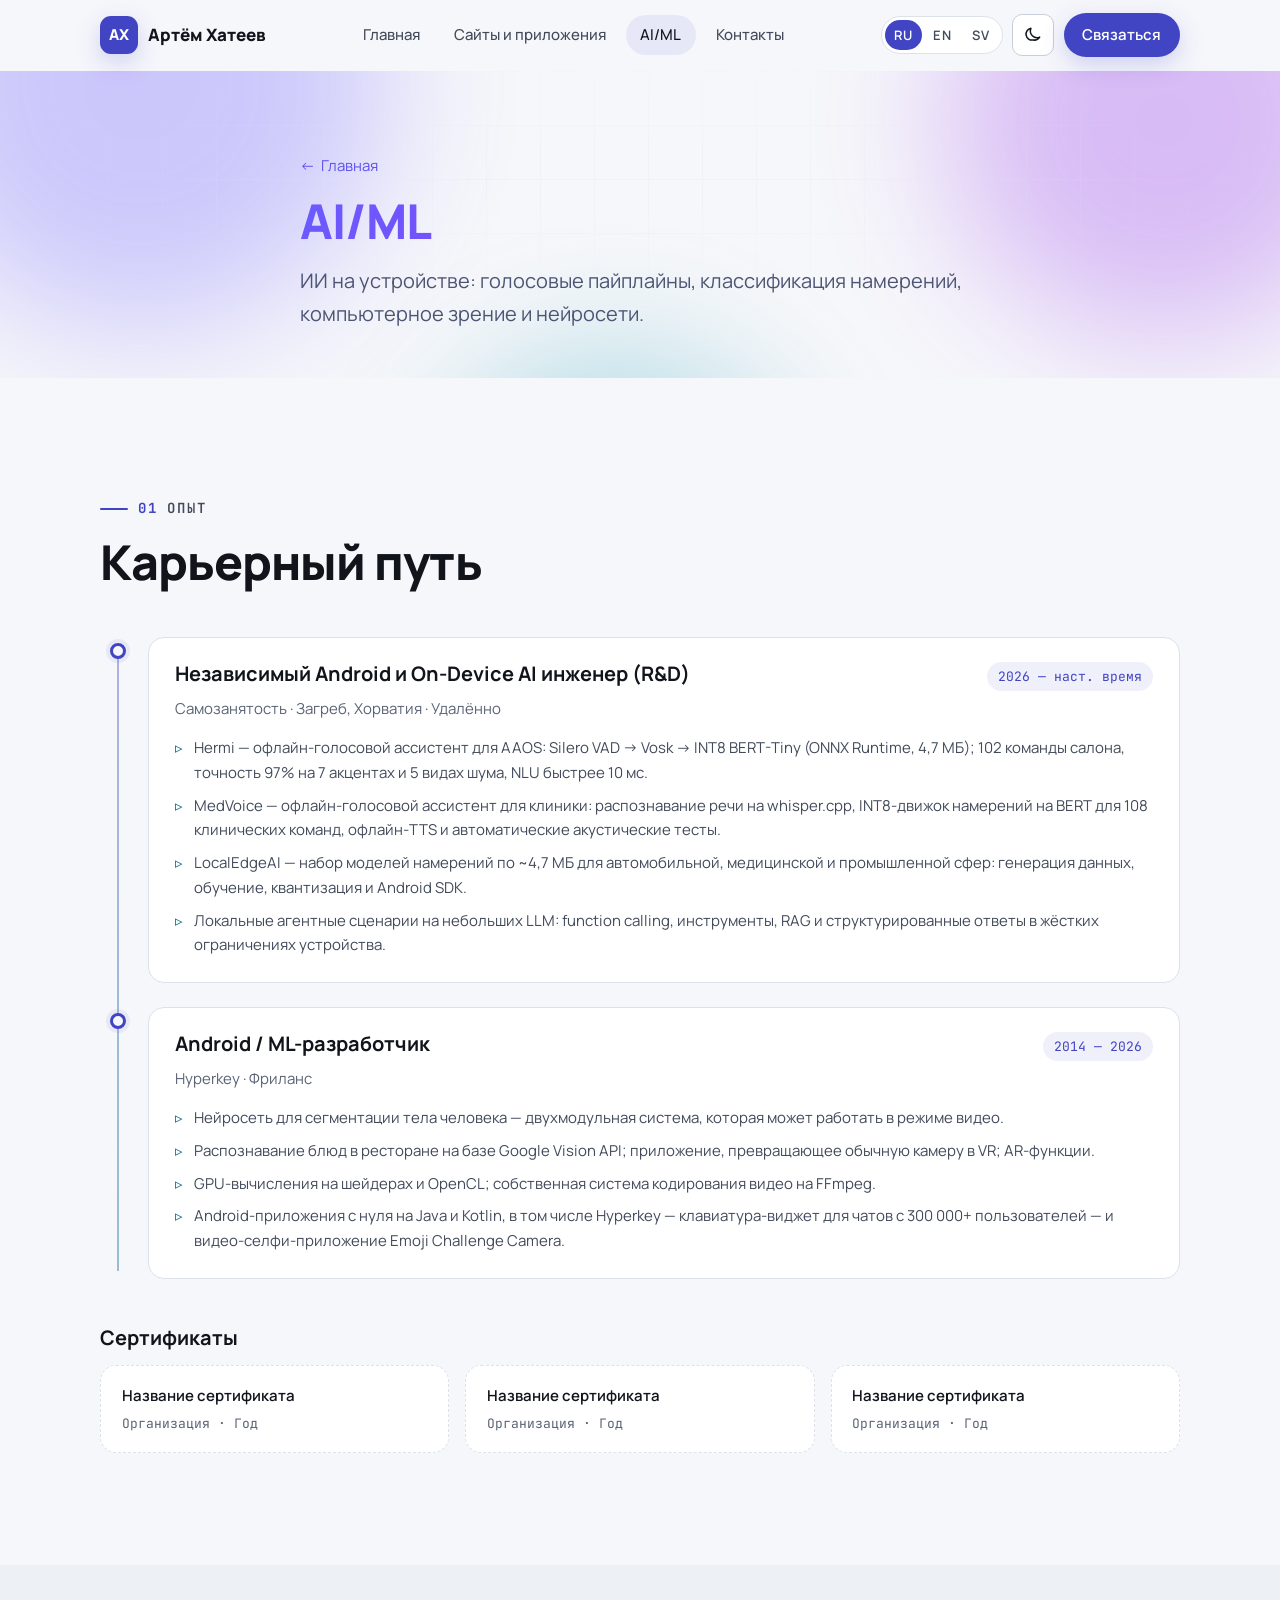
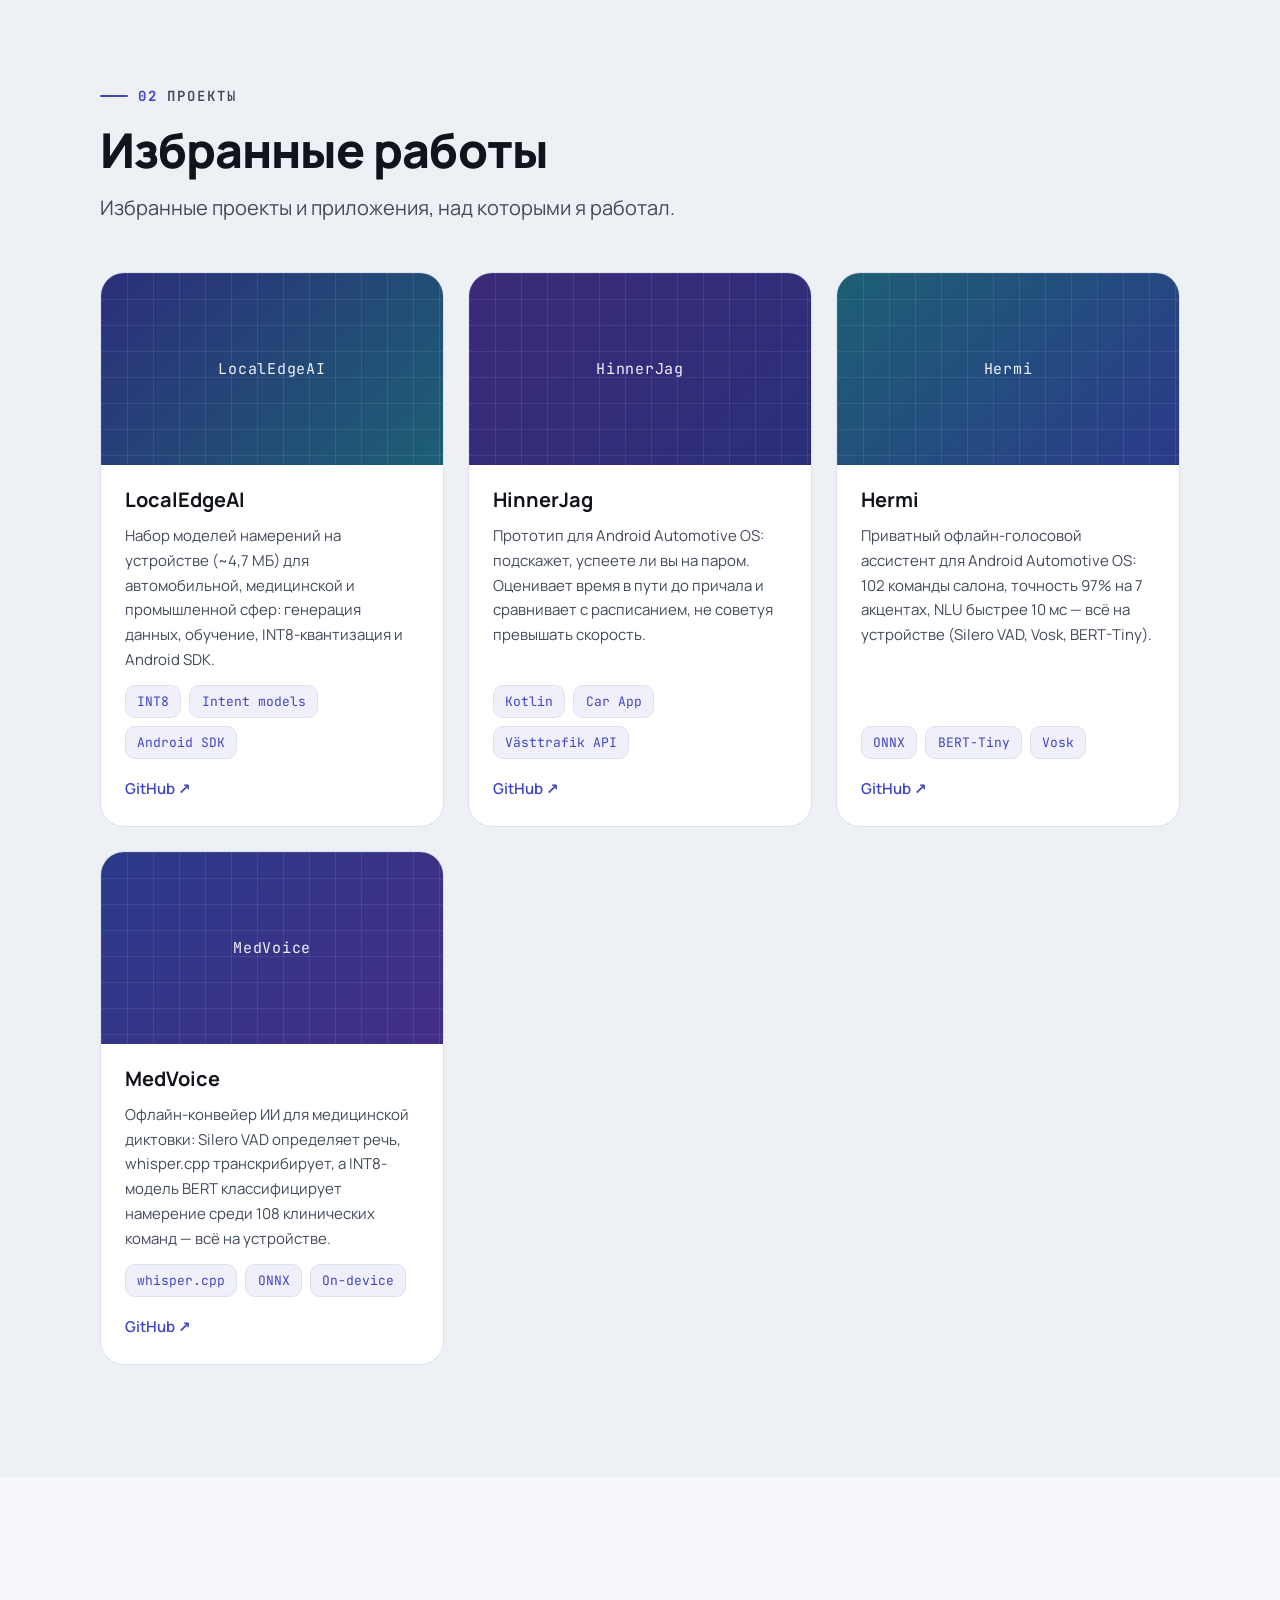
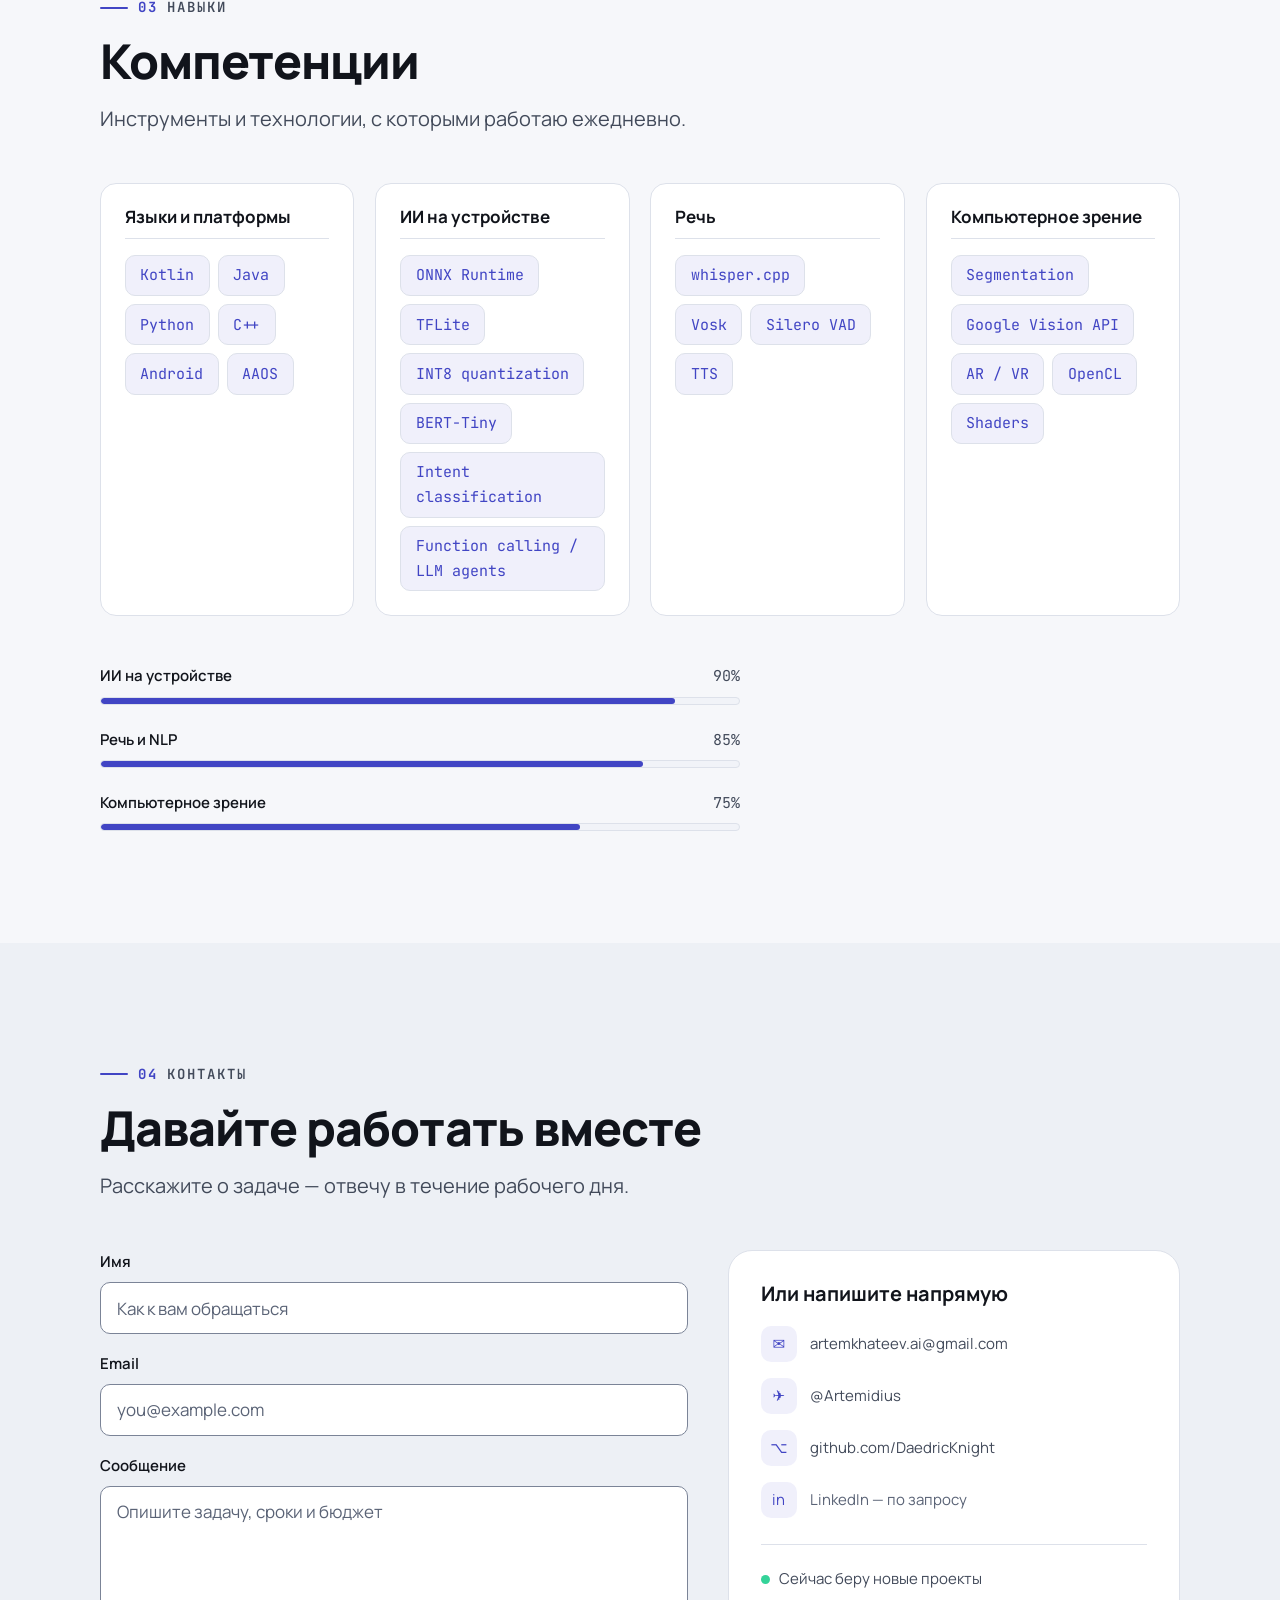
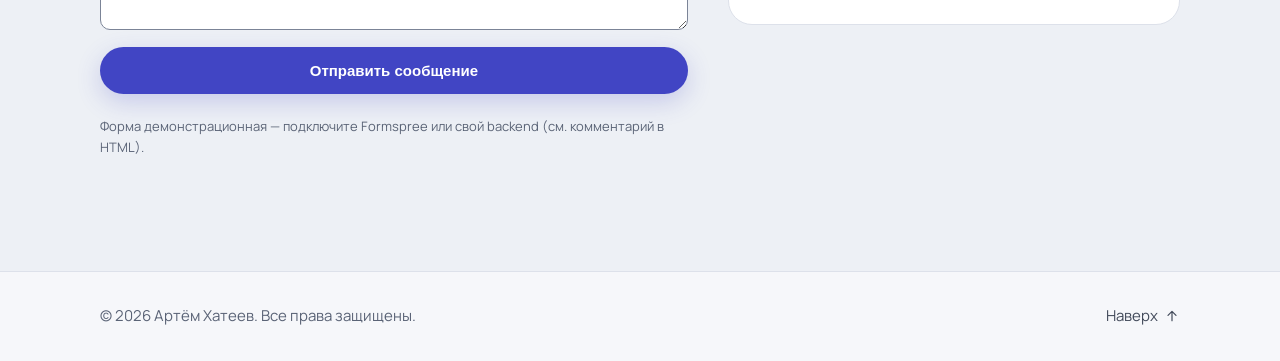
==== ai.html @ 313f3f70 "Give the web and AI/ML page headers the vivid home-hero look The page headers on web.html and ai.htm" ====
<!DOCTYPE html>
<html lang="ru" data-theme="dark">
<head>
  <meta charset="UTF-8" />
  <meta name="viewport" content="width=device-width, initial-scale=1.0, viewport-fit=cover" />

  <title>AI/ML — Артём Хатеев</title>
  <meta name="description" content="AI/ML: ИИ на устройстве, распознавание речи, классификация намерений и компьютерное зрение." />

  <link rel="icon" type="image/svg+xml" href="favicon.svg" />

  <link rel="preconnect" href="https://fonts.googleapis.com" />
  <link rel="preconnect" href="https://fonts.gstatic.com" crossorigin />
  <link rel="stylesheet" href="https://fonts.googleapis.com/css2?family=Manrope:wght@400;500;600;700;800&family=JetBrains+Mono:wght@400;500;600&display=swap" />

  <!-- ?v= — сброс кеша браузера после обновлений; увеличивайте номер при изменениях -->
  <link rel="stylesheet" href="assets/css/styles.css?v=16" />
  <!-- Помечаем, что JS работает: только тогда элементы .reveal прячутся до анимации -->
  <script>document.documentElement.classList.add("js");</script>
</head>
<body data-page="ai" data-title-key="title.ai" data-desc-key="desc.ai">
  <a class="skip-link" href="#main" data-i18n="skip">К основному содержимому</a>

  <!-- ======================= ШАПКА ======================= -->
  <!-- Ссылка «Наверх» ведёт на #top: по стандарту HTML без элемента с таким id это начало документа.
       (Раньше id="top" стоял на sticky-шапке — переход к «прилипшему» элементу не прокручивал страницу.) -->
  <header class="site-header">
    <div class="container nav-inner">
      <a class="brand" href="index.html" aria-label="Artem Khateev">
        <span class="brand-mark" aria-hidden="true" data-i18n="initials">АХ</span>
        <span class="brand-text" data-i18n="name">Артём&nbsp;Хатеев</span>
      </a>

      <nav class="nav" aria-label="Основная навигация">
        <ul class="nav-list" id="nav-list">
          <li><a href="index.html" data-i18n="nav.home">Главная</a></li>
          <li><a href="web.html" data-i18n="nav.web">Сайты и приложения</a></li>
          <li><a href="ai.html" aria-current="page" data-i18n="nav.ai">AI/ML</a></li>
          <li><a href="#contact" data-i18n="nav.contact">Контакты</a></li>
        </ul>
      </nav>

      <div class="nav-actions">
        <div class="lang-switch" role="group" data-i18n-aria="aria.lang" aria-label="Выбрать язык">
          <button type="button" data-lang="ru" aria-pressed="true">RU</button>
          <button type="button" data-lang="en" aria-pressed="false">EN</button>
          <button type="button" data-lang="sv" aria-pressed="false">SV</button>
        </div>

        <button class="icon-btn theme-toggle" id="theme-toggle" type="button"
                data-i18n-aria="aria.theme" data-i18n-attr-title="aria.theme"
                aria-label="Переключить тему" title="Переключить тему">
          <svg class="icon-sun" width="20" height="20" viewBox="0 0 24 24" fill="none" aria-hidden="true">
            <circle cx="12" cy="12" r="4.5" stroke="currentColor" stroke-width="1.8"/>
            <path d="M12 2v2.5M12 19.5V22M4.2 4.2l1.8 1.8M18 18l1.8 1.8M2 12h2.5M19.5 12H22M4.2 19.8L6 18M18 6l1.8-1.8"
                  stroke="currentColor" stroke-width="1.8" stroke-linecap="round"/>
          </svg>
          <svg class="icon-moon" width="20" height="20" viewBox="0 0 24 24" fill="none" aria-hidden="true">
            <path d="M20 14.5A8 8 0 019.5 4 7 7 0 0012 18a7.9 7.9 0 008-3.5z"
                  stroke="currentColor" stroke-width="1.8" stroke-linejoin="round"/>
          </svg>
        </button>

        <a class="btn btn-primary btn-sm cta-header" href="#contact" data-i18n="nav.cta">Связаться</a>

        <button class="icon-btn menu-toggle" id="menu-toggle" type="button"
                data-i18n-aria="aria.menu" aria-label="Меню" aria-expanded="false" aria-controls="nav-list">
          <span class="menu-bar"></span>
          <span class="menu-bar"></span>
          <span class="menu-bar"></span>
        </button>
      </div>
    </div>
  </header>

  <main id="main">

    <!-- =================== ХЕДЕР СТРАНИЦЫ =================== -->
    <section class="page-hero">
      <div class="hero-bg" aria-hidden="true">
        <div class="blob blob-1"></div>
        <div class="blob blob-2"></div>
        <div class="blob blob-3"></div>
        <div class="grid-overlay"></div>
      </div>
      <div class="container page-hero-inner">
        <a class="page-hero-back" href="index.html">← <span data-i18n="nav.home">Главная</span></a>
        <!-- Анимация появления — на обёртке, а не на h1 с градиентным текстом (Safari) -->
        <div class="reveal">
          <h1 data-i18n="card.ai.title">AI/ML</h1>
        </div>
        <p class="page-hero-lead" data-i18n="card.ai.desc">ИИ на устройстве: голосовые пайплайны, классификация намерений, компьютерное зрение и нейросети.</p>
      </div>
    </section>

    <!-- ======================= ОПЫТ ======================= -->
    <section class="section" id="experience">
      <div class="container">
        <header class="section-head reveal">
          <span class="section-kicker"><span class="kicker-num">01</span><span data-i18n="pg.k.exp">Опыт</span></span>
          <h2 class="section-title" data-i18n="exp.title">Карьерный путь</h2>
        </header>

        <!-- Опыт — по данным пользователя (LinkedIn) и его репозиториям; метрики взяты из этих данных.
             Тексты — в assets/js/i18n.js (ключи ai.exp*). -->
        <ol class="timeline">
          <li class="timeline-item reveal">
            <div class="timeline-dot" aria-hidden="true"></div>
            <div class="timeline-card">
              <div class="timeline-top">
                <h3 class="timeline-role" data-i18n="ai.exp1.role">Независимый Android и On-Device AI инженер (R&amp;D)</h3>
                <span class="timeline-period" data-i18n="ai.exp1.period">2026 — наст. время</span>
              </div>
              <p class="timeline-company" data-i18n="ai.exp1.org">Самозанятость · Загреб, Хорватия · Удалённо</p>
              <ul class="timeline-points">
                <li data-i18n="ai.exp1.b1">Hermi — офлайн-голосовой ассистент для AAOS: Silero VAD → Vosk → INT8 BERT-Tiny (ONNX Runtime, 4,7 МБ); 102 команды салона, точность 97% на 7 акцентах и 5 видах шума, NLU быстрее 10 мс.</li>
                <li data-i18n="ai.exp1.b2">MedVoice — офлайн-голосовой ассистент для клиники: распознавание речи на whisper.cpp, INT8-движок намерений на BERT для 108 клинических команд, офлайн-TTS и автоматические акустические тесты.</li>
                <li data-i18n="ai.exp1.b3">LocalEdgeAI — набор моделей намерений по ~4,7 МБ для автомобильной, медицинской и промышленной сфер: генерация данных, обучение, квантизация и Android SDK.</li>
                <li data-i18n="ai.exp1.b4">Локальные агентные сценарии на небольших LLM: function calling, инструменты, RAG и структурированные ответы в жёстких ограничениях устройства.</li>
              </ul>
            </div>
          </li>

          <li class="timeline-item reveal">
            <div class="timeline-dot" aria-hidden="true"></div>
            <div class="timeline-card">
              <div class="timeline-top">
                <h3 class="timeline-role" data-i18n="ai.exp2.role">Android / ML-разработчик</h3>
                <span class="timeline-period" data-i18n="ai.exp2.period">2014 — 2026</span>
              </div>
              <p class="timeline-company" data-i18n="ai.exp2.org">Hyperkey · Фриланс</p>
              <ul class="timeline-points">
                <li data-i18n="ai.exp2.b1">Нейросеть для сегментации тела человека — двухмодульная система, которая может работать в режиме видео.</li>
                <li data-i18n="ai.exp2.b2">Распознавание блюд в ресторане на базе Google Vision API; приложение, превращающее обычную камеру в VR; AR-функции.</li>
                <li data-i18n="ai.exp2.b3">GPU-вычисления на шейдерах и OpenCL; собственная система кодирования видео на FFmpeg.</li>
                <li data-i18n="ai.exp2.b4">Android-приложения с нуля на Java и Kotlin, в том числе Hyperkey — клавиатура-виджет для чатов с 300 000+ пользователей — и видео-селфи-приложение Emoji Challenge Camera.</li>
              </ul>
            </div>
          </li>
        </ol>

        <!-- Сертификаты. LinkedIn был недоступен при сборке — названия не выдуманы.
             ЗАМЕНИТЕ: впишите реальные сертификаты (название, организация, год). -->
        <div class="cert-block reveal">
          <h3 class="cert-title" data-i18n="cert.title">Сертификаты</h3>
          <ul class="cert-list">
            <!-- ЗАМЕНИТЕ: сертификат -->
            <li class="cert-item"><span class="cert-name" data-i18n="cert.name">Название сертификата</span><span class="cert-meta" data-i18n="cert.meta">Организация · Год</span></li>
            <!-- ЗАМЕНИТЕ: сертификат -->
            <li class="cert-item"><span class="cert-name" data-i18n="cert.name">Название сертификата</span><span class="cert-meta" data-i18n="cert.meta">Организация · Год</span></li>
            <!-- ЗАМЕНИТЕ: сертификат -->
            <li class="cert-item"><span class="cert-name" data-i18n="cert.name">Название сертификата</span><span class="cert-meta" data-i18n="cert.meta">Организация · Год</span></li>
          </ul>
        </div>
      </div>
    </section>

    <!-- ======================= ПРОЕКТЫ ======================= -->
    <section class="section section-alt" id="projects">
      <div class="container">
        <header class="section-head reveal">
          <span class="section-kicker"><span class="kicker-num">02</span><span data-i18n="pg.k.proj">Проекты</span></span>
          <h2 class="section-title" data-i18n="proj.title">Избранные работы</h2>
          <p class="section-desc" data-i18n="proj.desc">Избранные проекты и приложения, над которыми я работал.</p>
        </header>

        <!-- Реальные проекты. Тексты (title/desc) — в assets/js/i18n.js (ключи ai.proj*),
             ссылки и чипы-технологии правятся здесь. Чипы — редактируемые заглушки. -->
        <div class="projects-grid">
          <!-- GitHub: LocalEdgeAI -->
          <article class="project-card reveal">
            <div class="project-thumb thumb-a" aria-hidden="true"><span class="project-thumb-label">LocalEdgeAI</span></div>
            <div class="project-body">
              <h3 class="project-title" data-i18n="ai.proj1.title">LocalEdgeAI</h3>
              <p class="project-desc" data-i18n="ai.proj1.desc">Набор моделей намерений на устройстве (~4,7 МБ) для автомобильной, медицинской и промышленной сфер: генерация данных, обучение, INT8-квантизация и Android SDK.</p>
              <ul class="tag-chips" aria-label="Технологии"><li>INT8</li><li>Intent models</li><li>Android SDK</li></ul>
              <div class="project-links">
                <a href="https://github.com/DaedricKnight/LocalEdgeAI" target="_blank" rel="noopener" data-i18n="proj.github">GitHub ↗</a>
              </div>
            </div>
          </article>

          <!-- GitHub: HinnerJag -->
          <article class="project-card reveal">
            <div class="project-thumb thumb-b" aria-hidden="true"><span class="project-thumb-label">HinnerJag</span></div>
            <div class="project-body">
              <h3 class="project-title" data-i18n="ai.proj2.title">HinnerJag</h3>
              <p class="project-desc" data-i18n="ai.proj2.desc">Прототип для Android Automotive OS: успею ли я на паром — оценка времени в пути.</p>
              <ul class="tag-chips" aria-label="Технологии"><li>Kotlin</li><li>Car App</li><li>Västtrafik API</li></ul>
              <div class="project-links">
                <a href="https://github.com/DaedricKnight/HinnerJag" target="_blank" rel="noopener" data-i18n="proj.github">GitHub ↗</a>
              </div>
            </div>
          </article>

          <!-- GitHub: Hermi -->
          <article class="project-card reveal">
            <div class="project-thumb thumb-c" aria-hidden="true"><span class="project-thumb-label">Hermi</span></div>
            <div class="project-body">
              <h3 class="project-title" data-i18n="ai.proj3.title">Hermi</h3>
              <p class="project-desc" data-i18n="ai.proj3.desc">Приватный офлайн-голосовой ассистент для Android Automotive OS: 102 команды салона, точность 97% на 7 акцентах, NLU быстрее 10 мс — всё на устройстве (Silero VAD, Vosk, BERT-Tiny).</p>
              <ul class="tag-chips" aria-label="Технологии"><li>ONNX</li><li>BERT-Tiny</li><li>Vosk</li></ul>
              <div class="project-links">
                <a href="https://github.com/DaedricKnight/Hermi" target="_blank" rel="noopener" data-i18n="proj.github">GitHub ↗</a>
              </div>
            </div>
          </article>

          <!-- GitHub: MedVoice (AI/ML-ракурс) -->
          <article class="project-card reveal">
            <div class="project-thumb thumb-d" aria-hidden="true"><span class="project-thumb-label">MedVoice</span></div>
            <div class="project-body">
              <h3 class="project-title" data-i18n="ai.proj4.title">MedVoice</h3>
              <p class="project-desc" data-i18n="ai.proj4.desc">Офлайн-конвейер ИИ для медицинской диктовки: Silero VAD определяет речь, whisper.cpp транскрибирует, а INT8-модель BERT классифицирует намерение среди 108 клинических команд — всё на устройстве.</p>
              <ul class="tag-chips" aria-label="Технологии"><li>whisper.cpp</li><li>ONNX</li><li>On-device</li></ul>
              <div class="project-links">
                <a href="https://github.com/DaedricKnight/MedVoice" target="_blank" rel="noopener" data-i18n="proj.github">GitHub ↗</a>
              </div>
            </div>
          </article>
        </div>
      </div>
    </section>

    <!-- ======================= НАВЫКИ ======================= -->
    <section class="section" id="skills">
      <div class="container">
        <header class="section-head reveal">
          <span class="section-kicker"><span class="kicker-num">03</span><span data-i18n="pg.k.skills">Навыки</span></span>
          <h2 class="section-title" data-i18n="skills.title">Компетенции</h2>
          <p class="section-desc" data-i18n="skills.desc">Инструменты и технологии, с которыми работаю ежедневно.</p>
        </header>

        <!-- Навыки отражают реальные проекты и резюме. Названия технологий не переводятся. -->
        <div class="skills-grid">
          <div class="skill-group reveal">
            <h3 class="skill-group-title" data-i18n="cat.langplat">Языки и платформы</h3>
            <ul class="tag-chips tag-chips-lg"><li>Kotlin</li><li>Java</li><li>Python</li><li>C++</li><li>Android</li><li>AAOS</li></ul>
          </div>
          <div class="skill-group reveal">
            <h3 class="skill-group-title" data-i18n="cat.ondevice">ИИ на устройстве</h3>
            <ul class="tag-chips tag-chips-lg"><li>ONNX Runtime</li><li>TFLite</li><li>INT8 quantization</li><li>BERT-Tiny</li><li>Intent classification</li><li>Function calling / LLM agents</li></ul>
          </div>
          <div class="skill-group reveal">
            <h3 class="skill-group-title" data-i18n="cat.speech">Речь</h3>
            <ul class="tag-chips tag-chips-lg"><li>whisper.cpp</li><li>Vosk</li><li>Silero VAD</li><li>TTS</li></ul>
          </div>
          <div class="skill-group reveal">
            <h3 class="skill-group-title" data-i18n="cat.cv">Компьютерное зрение</h3>
            <ul class="tag-chips tag-chips-lg"><li>Segmentation</li><li>Google Vision API</li><li>AR / VR</li><li>OpenCL</li><li>Shaders</li></ul>
          </div>
        </div>

        <!-- ЗАМЕНИТЕ: проценты — ваша самооценка (data-level и подпись) -->
        <div class="skill-bars reveal">
          <div class="skill-bar">
            <div class="skill-bar-top"><span class="skill-bar-name" data-i18n="ai.bar1">ИИ на устройстве</span><span class="skill-bar-val">90%</span></div>
            <div class="bar-track"><div class="bar-fill" data-level="90"></div></div>
          </div>
          <div class="skill-bar">
            <div class="skill-bar-top"><span class="skill-bar-name" data-i18n="ai.bar2">Речь и NLP</span><span class="skill-bar-val">85%</span></div>
            <div class="bar-track"><div class="bar-fill" data-level="85"></div></div>
          </div>
          <div class="skill-bar">
            <div class="skill-bar-top"><span class="skill-bar-name" data-i18n="ai.bar3">Компьютерное зрение</span><span class="skill-bar-val">75%</span></div>
            <div class="bar-track"><div class="bar-fill" data-level="75"></div></div>
          </div>
        </div>
      </div>
    </section>

    <!-- ======================= КОНТАКТЫ ======================= -->
    <section class="section section-alt" id="contact">
      <div class="container">
        <header class="section-head reveal">
          <span class="section-kicker"><span class="kicker-num">04</span><span data-i18n="pg.k.contact">Контакты</span></span>
          <h2 class="section-title" data-i18n="contact.title">Давайте работать вместе</h2>
          <p class="section-desc" data-i18n="contact.desc">Расскажите о задаче — отвечу в течение рабочего дня.</p>
        </header>

        <div class="contact-grid">
          <!-- Подключение формы — см. комментарий в index.html -->
          <form class="contact-form reveal" id="contact-form" action="#" method="POST" novalidate>
            <div class="field">
              <label for="name" data-i18n="form.name.label">Имя</label>
              <input type="text" id="name" name="name" autocomplete="name"
                     data-i18n-ph="form.name.ph" placeholder="Как к вам обращаться" required />
            </div>
            <div class="field">
              <label for="email" data-i18n="form.email.label">Email</label>
              <input type="email" id="email" name="email" autocomplete="email"
                     data-i18n-ph="form.email.ph" placeholder="you@example.com" required />
            </div>
            <div class="field">
              <label for="message" data-i18n="form.message.label">Сообщение</label>
              <textarea id="message" name="message" rows="5"
                        data-i18n-ph="form.message.ph" placeholder="Опишите задачу, сроки и бюджет" required></textarea>
            </div>
            <button type="submit" class="btn btn-primary btn-block" data-i18n="form.submit">Отправить сообщение</button>
            <p class="form-note" id="form-status" role="status" aria-live="polite" data-i18n="form.note">
              Форма демонстрационная — подключите Formspree или свой backend (см. комментарий в HTML).
            </p>
          </form>

          <aside class="contact-direct reveal" aria-label="Прямые контакты">
            <h3 data-i18n="contact.direct.title">Или напишите напрямую</h3>
            <ul class="contact-links">
              <li><span class="c-ico" aria-hidden="true">✉</span><a href="mailto:artemkhateev.ai@gmail.com">artemkhateev.ai@gmail.com</a></li>
              <li><span class="c-ico" aria-hidden="true">✈</span><a href="https://t.me/Artemidius" target="_blank" rel="noopener">@Artemidius</a></li>
              <li><span class="c-ico" aria-hidden="true">⌥</span><a href="https://github.com/DaedricKnight" target="_blank" rel="noopener">github.com/DaedricKnight</a></li>
              <li class="contact-note"><span class="c-ico" aria-hidden="true">in</span><span data-i18n="contact.linkedin">LinkedIn — по запросу</span></li>
            </ul>
            <div class="contact-availability">
              <span class="status-dot" aria-hidden="true"></span>
              <span data-i18n="contact.available">Сейчас беру новые проекты</span>
            </div>
          </aside>
        </div>
      </div>
    </section>
  </main>

  <footer class="site-footer">
    <div class="container footer-inner">
      <p class="footer-copy">© <span id="year">2026</span> <span data-i18n="name">Артём Хатеев</span>. <span data-i18n="footer.rights">Все права защищены.</span></p>
      <a class="back-to-top" href="#top">
        <span data-i18n="footer.top">Наверх</span>
        <svg width="16" height="16" viewBox="0 0 24 24" fill="none" aria-hidden="true">
          <path d="M12 19V5m0 0l-6 6m6-6l6 6" stroke="currentColor" stroke-width="1.8" stroke-linecap="round" stroke-linejoin="round"/>
        </svg>
      </a>
    </div>
  </footer>

  <script src="assets/js/i18n.js?v=16"></script>
  <script src="assets/js/script.js?v=16"></script>
</body>
</html>
---- assets/css/styles.css ----
/* ============================================================
   ПОРТФОЛИО — styles.css
   Структура:
   1. Токены дизайна (цвета, типографика, отступы, тени)
   2. Сброс и базовые стили
   3. Утилиты (контейнер, кнопки, чипы, reveal)
   4. Компоненты (шапка, hero, секции ...)
   5. Адаптив (планшет / мобильный)
   Все цвета заданы через CSS-переменные — меняйте их в :root.
============================================================ */

/* ============================================================
   1. ТОКЕНЫ ДИЗАЙНА
   Концепция: «инженерная точность» — графитово-синий фон со слоями
   поверхностей, один уверенный акцент (индиго), холодные нейтральные серые.
   Градиент (индиго → фиолетовый → циан) — только для имени в hero и цифр.
   Тёмная тема — по умолчанию (:root), светлая — [data-theme="light"].
   Все пары «текст / фон» проверены: ≥ 4.5:1 для текста, ≥ 3:1 для границ полей.
============================================================ */
:root {
  /* --- Поверхности (от самой глубокой к верхней) --- */
  --bg:            #0b0e14;   /* фон страницы */
  --bg-alt:        #0f131b;   /* чередующиеся секции */
  --surface:       #151a24;   /* карточки */
  --surface-2:     #1b2130;   /* элементы внутри карточек */
  --border:        #262d3c;   /* тонкие разделители и рамки карточек */
  --border-strong: #353e52;   /* рамки кнопок-призраков, иконок */
  --control-border:#5d6880;   /* границы полей ввода (≥ 3:1) */

  /* --- Текст --- */
  --fg:            #e8ebf2;   /* основной */
  --fg-muted:      #aeb6c7;   /* вторичный */
  --fg-subtle:     #9099ad;   /* подписи, мета (всё ещё ≥ 4.5:1) */

  /* --- Акцент --- */
  --accent:        #9399ff;   /* индиго: ссылки, акцентный текст */
  --accent-solid:  #5458e0;   /* заливка кнопок (белый текст ≥ 4.5:1) */
  --accent-solid-hover: #6266ea;
  --accent-2:      #6dd5e8;   /* циан — вторичный штрих, ховер ссылок */
  --accent-3:      #b4a2ff;   /* фиолетовый — середина градиента */
  --accent-fg:     #ffffff;   /* текст на заливке акцента */
  --accent-soft:   rgba(147, 153, 255, 0.13);  /* фон чипов и плашек */
  --accent-glow:   rgba(84, 88, 224, 0.35);    /* тень кнопки */

  --grad: linear-gradient(110deg, var(--accent) 0%, var(--accent-3) 50%, var(--accent-2) 100%);
  --blob-opacity:  0.26;      /* сила фоновых «пятен» в hero */

  /* --- Типографика --- */
  --font-sans: "Manrope", system-ui, -apple-system, "Segoe UI", Roboto, sans-serif;
  --font-mono: "JetBrains Mono", ui-monospace, "SFMono-Regular", Menlo, monospace;

  --fs-xs:   0.8125rem;   /* 13px */
  --fs-sm:   0.9375rem;   /* 15px */
  --fs-base: 1.0625rem;   /* 17px */
  --fs-lg:   1.25rem;
  --fs-xl:   1.75rem;
  --fs-2xl:  clamp(2rem, 5vw, 3rem);
  --fs-hero: clamp(2.75rem, 8vw, 5rem);

  --lh-tight: 1.1;
  --lh-snug:  1.3;
  --lh-base:  1.65;

  /* --- Отступы / радиусы --- */
  --space-section: clamp(4rem, 10vw, 7rem);
  --radius-sm: 10px;
  --radius:    16px;
  --radius-lg: 24px;
  --radius-pill: 999px;

  --container: 1120px;

  /* --- Тени --- */
  --shadow-sm: 0 2px 8px rgba(0, 0, 0, 0.28);
  --shadow:    0 14px 40px rgba(0, 0, 0, 0.38);
  --shadow-accent: 0 8px 24px var(--accent-glow);

  /* --- Переходы --- */
  --t-fast: 0.18s ease;
  --t:      0.3s ease;

  color-scheme: dark;
}

/* --- Светлая тема: собственные ступени, не инверсия --- */
[data-theme="light"] {
  --bg:            #f6f7fa;
  --bg-alt:        #edf0f5;
  --surface:       #ffffff;
  --surface-2:     #f1f3f8;
  --border:        #dde1ea;
  --border-strong: #c7cdd9;
  --control-border:#7b8497;

  --fg:            #11141b;
  --fg-muted:      #424a5a;
  --fg-subtle:     #5a6376;

  --accent:        #4145c4;
  --accent-solid:  #4145c4;
  --accent-solid-hover: #3539b0;
  --accent-2:      #0a6b85;
  --accent-3:      #6b33d4;
  --accent-fg:     #ffffff;
  --accent-soft:   rgba(65, 69, 196, 0.08);
  --accent-glow:   rgba(65, 69, 196, 0.22);
  --blob-opacity:  0.14;

  --shadow-sm: 0 1px 3px rgba(17, 20, 27, 0.06), 0 2px 8px rgba(17, 20, 27, 0.04);
  --shadow:    0 12px 32px rgba(17, 20, 27, 0.10);

  color-scheme: light;
}

/* ============================================================
   2. СБРОС И БАЗА
============================================================ */
*, *::before, *::after { box-sizing: border-box; }

html { scroll-behavior: smooth; scroll-padding-top: 88px; } /* якоря не уходят под sticky-шапку */

body {
  margin: 0;
  font-family: var(--font-sans);
  font-size: var(--fs-base);
  line-height: var(--lh-base);
  color: var(--fg);
  background: var(--bg);
  -webkit-font-smoothing: antialiased;
  text-rendering: optimizeLegibility;
  transition: background var(--t), color var(--t);
  overflow-x: hidden;
}

h1, h2, h3 { line-height: var(--lh-tight); text-wrap: balance; margin: 0; }
p { margin: 0; }
a { color: inherit; text-decoration: none; }
img { max-width: 100%; display: block; }
ul { margin: 0; padding: 0; list-style: none; }

:focus-visible {
  outline: 2px solid var(--accent-2);
  outline-offset: 3px;
  border-radius: 4px;
}

.skip-link {
  position: absolute;
  left: 50%;
  top: 0;
  transform: translate(-50%, -150%);   /* полностью за краем экрана при любой высоте */
  white-space: nowrap;                  /* не переносится на узких экранах */
  background: var(--accent-solid);
  color: var(--accent-fg);
  padding: 0.6rem 1.2rem;
  border-radius: var(--radius-pill);
  z-index: 200;
  transition: transform var(--t-fast);
}
.skip-link:focus { transform: translate(-50%, 12px); }

/* ============================================================
   3. УТИЛИТЫ
============================================================ */
.container {
  width: 100%;
  max-width: var(--container);
  margin-inline: auto;
  padding-left: max(20px, env(safe-area-inset-left, 0px));
  padding-right: max(20px, env(safe-area-inset-right, 0px));
}

/* --- Кнопки --- */
.btn {
  display: inline-flex;
  align-items: center;
  justify-content: center;
  gap: 0.5rem;
  font-weight: 600;
  font-size: var(--fs-sm);
  padding: 0.85rem 1.5rem;
  border-radius: var(--radius-pill);
  border: 1px solid transparent;
  cursor: pointer;
  transition: transform var(--t-fast), box-shadow var(--t-fast),
              background var(--t-fast), border-color var(--t-fast);
  white-space: nowrap;
}
.btn:hover { transform: translateY(-2px); }
.btn:active { transform: translateY(0); }
.btn-sm { padding: 0.55rem 1.1rem; }
.btn-block { width: 100%; }

.btn-primary {
  background: var(--accent-solid);
  color: var(--accent-fg);
  box-shadow: var(--shadow-accent);
}
.btn-primary:hover { background: var(--accent-solid-hover); box-shadow: 0 10px 28px var(--accent-glow); }


/* --- Иконочные кнопки --- */
.icon-btn {
  display: inline-flex;
  align-items: center;
  justify-content: center;
  width: 42px;
  height: 42px;
  border-radius: var(--radius-sm);
  background: var(--surface);
  border: 1px solid var(--border-strong);
  color: var(--fg);
  cursor: pointer;
  transition: border-color var(--t-fast), background var(--t-fast), color var(--t-fast);
}
.icon-btn:hover { border-color: var(--accent); color: var(--accent); }

/* --- Чипы тегов --- */
.tag-chips {
  display: flex;
  flex-wrap: wrap;
  gap: 0.5rem;
}
.tag-chips li {
  font-family: var(--font-mono);
  font-size: var(--fs-xs);
  padding: 0.3rem 0.7rem;
  border-radius: var(--radius-sm);
  background: var(--accent-soft);
  color: var(--accent);
  border: 1px solid var(--border);
}
.tag-chips-lg li { font-size: var(--fs-sm); padding: 0.45rem 0.9rem; }

/* --- Reveal (scroll-анимация) ---
   Скрываем элементы только когда JS реально работает (класс .js ставится
   inline-скриптом в <head>). Без JS весь контент сразу виден. */
.js .reveal {
  opacity: 0;
  transform: translateY(22px);
  transition: opacity 0.7s ease, transform 0.7s ease;
}
.js .reveal.is-visible { opacity: 1; transform: none; }

/* ============================================================
   4. КОМПОНЕНТЫ
============================================================ */

/* --- Шапка --- */
.site-header {
  position: sticky;
  top: 0;
  z-index: 100;
  background: color-mix(in srgb, var(--bg) 82%, transparent);
  backdrop-filter: saturate(160%) blur(14px);
  -webkit-backdrop-filter: saturate(160%) blur(14px);
  border-bottom: 1px solid transparent;
  transition: border-color var(--t), background var(--t);
}
.site-header.scrolled { border-bottom-color: var(--border); }

.nav-inner {
  display: flex;
  align-items: center;
  justify-content: space-between;
  gap: 1rem;
  height: 70px;
}

.brand {
  display: inline-flex;
  align-items: center;
  gap: 0.6rem;
  font-weight: 800;
}
.brand-mark {
  display: grid;
  place-items: center;
  width: 38px;
  height: 38px;
  border-radius: 11px;
  background: var(--accent-solid);
  color: var(--accent-fg);
  font-size: var(--fs-sm);
  letter-spacing: 0.02em;
  box-shadow: var(--shadow-accent);
}
.brand-text { font-size: var(--fs-base); }

.nav-list {
  display: flex;
  gap: 0.35rem;
}
.nav-list a {
  display: inline-block;
  padding: 0.5rem 0.9rem;
  border-radius: var(--radius-pill);
  color: var(--fg-muted);
  font-size: var(--fs-sm);
  font-weight: 500;
  transition: color var(--t-fast), background var(--t-fast);
}
.nav-list a:hover,
.nav-list a.active,
.nav-list a[aria-current="page"] { color: var(--fg); background: var(--accent-soft); }

/* --- Переключатель языка --- */
.lang-switch {
  display: inline-flex;
  align-items: center;
  background: var(--surface);
  border: 1px solid var(--border);
  border-radius: var(--radius-pill);
  padding: 3px;
  gap: 2px;
}
.lang-switch button {
  font-family: inherit;
  font-size: var(--fs-xs);
  font-weight: 600;
  letter-spacing: 0.03em;
  color: var(--fg-muted);
  background: transparent;
  border: none;
  padding: 0.35rem 0.6rem;
  border-radius: var(--radius-pill);
  cursor: pointer;
  transition: color var(--t-fast), background var(--t-fast);
}
.lang-switch button:hover { color: var(--fg); }
.lang-switch button.active {
  color: var(--accent-fg);
  background: var(--accent-solid);
}

.nav-actions { display: flex; align-items: center; gap: 0.6rem; }

.menu-toggle { display: none; flex-direction: column; gap: 5px; }
.menu-bar {
  width: 18px;
  height: 2px;
  background: currentColor;
  border-radius: 2px;
  transition: transform var(--t-fast), opacity var(--t-fast);
}
.menu-toggle[aria-expanded="true"] .menu-bar:nth-child(1) { transform: translateY(7px) rotate(45deg); }
.menu-toggle[aria-expanded="true"] .menu-bar:nth-child(2) { opacity: 0; }
.menu-toggle[aria-expanded="true"] .menu-bar:nth-child(3) { transform: translateY(-7px) rotate(-45deg); }

/* Переключатель темы: показываем нужную иконку */
.theme-toggle .icon-moon { display: none; }
[data-theme="light"] .theme-toggle .icon-sun { display: none; }
[data-theme="light"] .theme-toggle .icon-moon { display: block; }

/* --- HERO: собственная палитра ---
   Первый экран сохраняет прежний, более яркий вид (как до обновления палитры):
   те же токены переопределены только внутри .hero, остальная страница их не видит.
   Отличия от прежнего — только ради читаемости:
   · кнопка «Обсудить проект»: те же оттенки, но глубже — белый текст ≥ 4.5:1;
   · светлая тема: циан в градиенте имени и цифр чуть темнее — ≥ 3:1 (крупный текст).
   Те же токены используют шапки страниц (.page-hero) на web.html и ai.html. */
.hero,
.page-hero {
  --bg:            #0b0d17;
  --surface:       #161a2b;
  --surface-2:     #1d2236;
  --border:        #272c42;
  --border-strong: #272c42;
  --fg:            #eef0f7;
  --fg-muted:      #a4abc4;
  --accent:        #7c6cff;
  --accent-2:      #22d3ee;
  --accent-3:      #a855f7;
  --accent-soft:   rgba(124, 108, 255, 0.14);
  --grad: linear-gradient(120deg, var(--accent) 0%, var(--accent-3) 50%, var(--accent-2) 100%);
  --hero-btn-grad: linear-gradient(120deg, #5b4ce8 0%, #8a35e6 50%, #0b7a96 100%);
  --hero-btn-glow: rgba(124, 108, 255, 0.35);
  --hero-btn-glow-hover: rgba(124, 108, 255, 0.5);
  --blob-opacity:   0.55;
  --blob-3-opacity: 0.4;
  --hero-link:      #7c6cff;   /* ссылка «← Главная»: 5.0:1 */
}
[data-theme="light"] .hero,
[data-theme="light"] .page-hero {
  --bg:            #f7f8fc;
  --surface:       #ffffff;
  --surface-2:     #f3f4fb;
  --border:        #e2e5f0;
  --border-strong: #e2e5f0;
  --fg:            #1a1d29;
  --fg-muted:      #4d5574;
  --accent:        #6a5bff;
  --accent-2:      #0b94b0;   /* было #0ea5c4 (2.75:1) */
  --accent-3:      #9333ea;
  --accent-soft:   rgba(106, 91, 255, 0.10);
  --hero-btn-grad: linear-gradient(120deg, #6a5bff 0%, #9333ea 50%, #0b7a96 100%);
  --hero-btn-glow: rgba(106, 91, 255, 0.28);
  --hero-btn-glow-hover: rgba(106, 91, 255, 0.4);
  --blob-opacity:   0.3;
  --blob-3-opacity: 0.3;
  --hero-link:      #5f50f0;   /* чуть глубже #6a5bff: 5.0:1 вместо 4.3:1 */
}
.hero .btn-primary,
.hero .btn-primary:hover {
  background: var(--hero-btn-grad);
  background-size: 160% 160%;
}
.hero .btn-primary { box-shadow: 0 12px 36px var(--hero-btn-glow); }
.hero .btn-primary:hover { box-shadow: 0 16px 44px var(--hero-btn-glow-hover); }

/* --- HERO --- */
.hero {
  position: relative;
  overflow: hidden;
  padding-block: clamp(3.5rem, 9vw, 6.5rem) var(--space-section);
}
.hero-bg {
  position: absolute;
  inset: 0;
  z-index: 0;
  pointer-events: none;
}
.blob {
  position: absolute;
  border-radius: 50%;
  filter: blur(70px);
  opacity: var(--blob-opacity);
  animation: float 18s ease-in-out infinite;
}
.blob-1 { width: 42vw; height: 42vw; background: var(--accent);   top: -8%;  left: -6%; }
.blob-2 { width: 36vw; height: 36vw; background: var(--accent-3); top: 10%;  right: -8%; animation-delay: -6s; }
.blob-3 { width: 30vw; height: 30vw; background: var(--accent-2); bottom: -14%; left: 32%; animation-delay: -11s; opacity: var(--blob-3-opacity, calc(var(--blob-opacity) * 0.7)); }

.grid-overlay {
  position: absolute;
  inset: 0;
  background-image:
    linear-gradient(to right, var(--border) 1px, transparent 1px),
    linear-gradient(to bottom, var(--border) 1px, transparent 1px);
  background-size: 54px 54px;
  opacity: 0.25;
  mask-image: radial-gradient(ellipse 70% 60% at 50% 35%, #000 20%, transparent 75%);
  -webkit-mask-image: radial-gradient(ellipse 70% 60% at 50% 35%, #000 20%, transparent 75%);
}

@keyframes float {
  0%, 100% { transform: translate(0, 0) scale(1); }
  33%      { transform: translate(4%, 6%) scale(1.08); }
  66%      { transform: translate(-3%, -4%) scale(0.95); }
}

.hero-inner { position: relative; z-index: 1; max-width: 820px; }

.hero-eyebrow {
  display: inline-flex;
  align-items: center;
  gap: 0.55rem;
  font-size: var(--fs-sm);
  color: var(--fg-muted);
  background: var(--surface);
  border: 1px solid var(--border);
  padding: 0.4rem 0.9rem;
  border-radius: var(--radius-pill);
  margin-bottom: 1.6rem;
}
.status-dot {
  width: 9px; height: 9px;
  border-radius: 50%;
  background: #34d399;
  box-shadow: 0 0 0 0 rgba(52, 211, 153, 0.6);
  animation: pulse 2.4s infinite;
}
@keyframes pulse {
  0%   { box-shadow: 0 0 0 0 rgba(52, 211, 153, 0.55); }
  70%  { box-shadow: 0 0 0 9px rgba(52, 211, 153, 0); }
  100% { box-shadow: 0 0 0 0 rgba(52, 211, 153, 0); }
}

.hero-title {
  font-size: var(--fs-hero);
  font-weight: 800;
  letter-spacing: -0.02em;
  margin-bottom: 1.2rem;
  color: var(--accent); /* запасной цвет, если градиентный текст не поддерживается */
}
/* Градиентный текст. Важно: у самого h1 нет .reveal/transform/will-change —
   в Safari (WebKit) background-clip:text на анимируемом слое рисуется пустым.
   Анимация появления висит на обёртке .hero-title-wrap. */
@supports ((-webkit-background-clip: text) or (background-clip: text)) {
  .hero-title {
    background: var(--grad);
    background-size: 200% 200%;
    -webkit-background-clip: text;
    background-clip: text;
    -webkit-text-fill-color: transparent;
    color: transparent;
    animation: grad-shift 8s ease infinite;
  }
}
@keyframes grad-shift {
  0%, 100% { background-position: 0% 50%; }
  50%      { background-position: 100% 50%; }
}

.hero-lead {
  font-size: clamp(1.15rem, 2.6vw, 1.55rem);
  font-weight: 600;
  color: var(--fg);
  line-height: var(--lh-snug);
  margin-bottom: 1rem;
  max-width: 42ch;
}
.hero-sub {
  font-size: var(--fs-lg);
  color: var(--fg-muted);
  max-width: 54ch;
  margin-bottom: 2rem;
}

.hero-cta { display: flex; flex-wrap: wrap; gap: 0.8rem; margin-bottom: 2rem; }

.hero-social { display: flex; gap: 0.7rem; margin-bottom: 3rem; }
.hero-social a {
  display: grid;
  place-items: center;
  width: 44px; height: 44px;
  border-radius: var(--radius-sm);
  background: var(--surface);
  border: 1px solid var(--border);
  color: var(--fg-muted);
  transition: color var(--t-fast), border-color var(--t-fast), transform var(--t-fast);
}
.hero-social a:hover { color: var(--accent); border-color: var(--accent); transform: translateY(-3px); }

.hero-stats {
  display: grid;
  grid-template-columns: repeat(4, 1fr);
  gap: 1rem;
  margin: 0;
}
.stat {
  padding: 1.3rem 1.1rem;
  background: var(--surface);
  border: 1px solid var(--border);
  border-radius: var(--radius);
}
.stat-num {
  font-size: clamp(1.8rem, 4vw, 2.4rem);
  font-weight: 800;
  line-height: 1;
  font-variant-numeric: tabular-nums;
  color: var(--accent);
}
@supports ((-webkit-background-clip: text) or (background-clip: text)) {
  .stat-num {
    background: var(--grad);
    -webkit-background-clip: text;
    background-clip: text;
    -webkit-text-fill-color: transparent;
    color: transparent;
  }
}
.stat-label { margin: 0.4rem 0 0; font-size: var(--fs-sm); color: var(--fg-muted); }

/* --- Компактный хедер страниц специализаций --- */
.page-hero {
  position: relative;
  overflow: hidden;
  padding-block: clamp(3rem, 7vw, 5rem) clamp(2rem, 4vw, 3rem);
}
.page-hero .hero-bg { position: absolute; inset: 0; z-index: 0; }
.page-hero-inner { position: relative; z-index: 1; max-width: 720px; }
.page-hero h1 {
  font-size: var(--fs-2xl);
  font-weight: 800;
  letter-spacing: -0.02em;
  margin: 0.6rem 0 1rem;
  color: var(--accent); /* запасной цвет, если градиентный текст не поддерживается */
}
/* Градиент — как у имени на главной. Анимация появления висит на обёртке (.reveal),
   а не на самом h1: так background-clip:text корректно рисуется в Safari. */
@supports ((-webkit-background-clip: text) or (background-clip: text)) {
  .page-hero h1 {
    background: var(--grad);
    background-size: 200% 200%;
    -webkit-background-clip: text;
    background-clip: text;
    -webkit-text-fill-color: transparent;
    color: transparent;
    animation: grad-shift 8s ease infinite;
  }
}
.page-hero-lead { color: var(--fg-muted); font-size: var(--fs-lg); max-width: 56ch; }
/* Свечения в невысокой шапке: индиго слева, фиолетовое справа, циан снизу по центру */
.page-hero .blob-1 { width: 38vw; height: 38vw; top: -75%; left: -8%; }
.page-hero .blob-2 { width: 34vw; height: 34vw; top: -55%; right: -8%; }
.page-hero .blob-3 { width: 28vw; height: 28vw; top: auto; bottom: -110%; left: 34%; }
.page-hero-back {
  display: inline-flex;
  align-items: center;
  gap: 0.35rem;
  font-size: var(--fs-sm);
  color: var(--hero-link);
  margin-bottom: 0.4rem;
}

/* --- Карточки направлений (главная) --- */
.spec-grid {
  display: grid;
  grid-template-columns: repeat(auto-fit, minmax(280px, 1fr));
  gap: 1.5rem;
}
.spec-card {
  display: flex;
  flex-direction: column;
  gap: 1rem;
  padding: 2rem;
  background: var(--surface);
  border: 1px solid var(--border);
  border-radius: var(--radius-lg);
  text-decoration: none;
  color: inherit;
  position: relative;
  overflow: hidden;
  transition: transform var(--t-fast), box-shadow var(--t-fast), border-color var(--t-fast);
}
.spec-card::after {
  content: "";
  position: absolute;
  inset: 0;
  background: var(--grad);
  opacity: 0;
  transition: opacity var(--t-fast);
  z-index: 0;
  mix-blend-mode: normal;
}
.spec-card:hover {
  transform: translateY(-6px);
  box-shadow: var(--shadow);
  border-color: var(--accent);
}
.spec-card > * { position: relative; z-index: 1; }
.spec-ico {
  display: grid;
  place-items: center;
  width: 56px; height: 56px;
  border-radius: var(--radius);
  background: var(--accent-soft);
  color: var(--accent);
}
.spec-card-title { font-size: var(--fs-xl); font-weight: 700; }
.spec-card-desc { color: var(--fg-muted); font-size: var(--fs-sm); flex: 1; }
.spec-more { font-weight: 600; color: var(--accent); font-size: var(--fs-sm); }
.spec-card:hover .spec-more { color: var(--accent-2); }

/* --- Общие стили секций --- */
.section { padding-block: var(--space-section); }
.section-alt { background: var(--bg-alt); }

.section-head { max-width: 640px; margin-bottom: 3rem; }
.section-kicker {
  display: inline-flex;
  align-items: center;
  gap: 0.6rem;
  font-family: var(--font-mono);
  font-size: 0.875rem;
  font-weight: 600;
  letter-spacing: 0.14em;
  text-transform: uppercase;
  color: var(--fg-muted);
  margin-bottom: 1rem;
}
.section-kicker::before {          /* короткая акцентная линия */
  content: "";
  width: 28px;
  height: 2px;
  border-radius: 2px;
  background: var(--accent);
  flex: none;
}
.kicker-num { color: var(--accent); font-weight: 700; }
.section-title { font-size: var(--fs-2xl); font-weight: 800; letter-spacing: -0.02em; }
.section-desc { margin-top: 0.9rem; color: var(--fg-muted); font-size: var(--fs-lg); }

/* --- Обо мне --- */
.about-grid {
  display: grid;
  grid-template-columns: 280px 1fr;
  gap: clamp(2rem, 5vw, 4rem);
  align-items: start;
}
.about-photo { position: sticky; top: 100px; text-align: center; }
.photo-ring {
  padding: 5px;
  border-radius: 50%;
  background: var(--grad);
  box-shadow: var(--shadow-accent);
  aspect-ratio: 1;
  max-width: 260px;
  margin-inline: auto;
}
.photo-placeholder {
  width: 100%;
  height: 100%;
  border-radius: 50%;
  background: var(--surface-2);
  display: grid;
  place-items: center;
  color: var(--fg-subtle);
  font-weight: 600;
  text-align: center;
  border: 2px solid var(--bg);
}
.about-badges { display: flex; flex-wrap: wrap; gap: 0.5rem; justify-content: center; margin-top: 1.3rem; }
.about-badges li {
  font-size: var(--fs-xs);
  color: var(--fg-muted);
  background: var(--surface);
  border: 1px solid var(--border);
  padding: 0.35rem 0.8rem;
  border-radius: var(--radius-pill);
}

.about-text p { color: var(--fg-muted); margin-bottom: 1.1rem; max-width: 62ch; }
.about-offer-title { font-size: var(--fs-xl); margin: 2rem 0 1.1rem; }
.offer-list { display: grid; gap: 0.8rem; }
.offer-list li {
  display: flex;
  gap: 0.75rem;
  align-items: flex-start;
  color: var(--fg);
  font-size: var(--fs-sm);
}
.offer-ico { color: var(--accent-2); margin-top: 0.15rem; flex: none; }

/* --- Опыт / Timeline --- */
.timeline { position: relative; display: grid; gap: 1.5rem; margin: 0 0 0 10px; padding: 0; list-style: none; } /* маркеры — точки, не номера */
.timeline::before {
  content: "";
  position: absolute;
  left: 7px;
  top: 8px;
  bottom: 8px;
  width: 2px;
  background: linear-gradient(to bottom, var(--accent), var(--accent-2));
  opacity: 0.4;
}
.timeline-item { position: relative; padding-left: 2.4rem; }
.timeline-dot {
  position: absolute;
  left: 0;
  top: 6px;
  width: 16px; height: 16px;
  border-radius: 50%;
  background: var(--bg);
  border: 3px solid var(--accent);
  box-shadow: 0 0 0 4px var(--accent-soft);
}
.timeline-card {
  background: var(--surface);
  border: 1px solid var(--border);
  border-radius: var(--radius);
  padding: 1.5rem 1.6rem;
  transition: border-color var(--t-fast), transform var(--t-fast);
}
.timeline-card:hover { border-color: var(--accent); transform: translateX(4px); }
.timeline-top {
  display: flex;
  flex-wrap: wrap;
  justify-content: space-between;
  align-items: baseline;
  gap: 0.5rem;
  margin-bottom: 0.35rem;
}
.timeline-role { font-size: var(--fs-lg); font-weight: 700; }
.timeline-period {
  font-family: var(--font-mono);
  font-size: var(--fs-xs);
  color: var(--accent);
  background: var(--accent-soft);
  padding: 0.25rem 0.7rem;
  border-radius: var(--radius-pill);
}
.timeline-company { color: var(--fg-subtle); font-size: var(--fs-sm); margin-bottom: 0.9rem; }
.timeline-points { display: grid; gap: 0.5rem; }
.timeline-points li {
  position: relative;
  padding-left: 1.2rem;
  color: var(--fg-muted);
  font-size: var(--fs-sm);
}
/* Компактный таймлайн для длинного карьерного пути (8+ записей) */
.timeline-compact { gap: 1rem; }
.timeline-compact .timeline-card { padding: 1.1rem 1.4rem; }
.timeline-compact .timeline-company { margin-bottom: 0.6rem; }
.timeline-compact .timeline-points { gap: 0.35rem; }
.timeline-compact .timeline-dot { top: 4px; }

.timeline-points li::before {
  content: "▹";
  position: absolute;
  left: 0;
  color: var(--accent-2);
}

/* --- Сертификаты (страница AI/ML) ---
   Пунктирная рамка подсказывает, что строки пока заглушки; после заполнения можно сменить на solid. */
.cert-block { margin-top: 3rem; }
.cert-title { font-size: var(--fs-lg); font-weight: 700; margin-bottom: 1rem; }
.cert-list { display: grid; grid-template-columns: repeat(auto-fit, minmax(240px, 1fr)); gap: 1rem; }
.cert-item {
  display: flex;
  flex-direction: column;
  gap: 0.3rem;
  min-width: 0;
  padding: 1.1rem 1.3rem;
  background: var(--surface);
  border: 1px dashed var(--border);
  border-radius: var(--radius);
}
.cert-name { font-weight: 600; font-size: var(--fs-sm); }
.cert-meta { font-family: var(--font-mono); font-size: var(--fs-xs); color: var(--fg-subtle); }

/* --- Проекты --- */
.projects-grid {
  display: grid;
  grid-template-columns: repeat(auto-fill, minmax(300px, 1fr));
  gap: 1.5rem;
}
.project-card {
  display: flex;
  flex-direction: column;
  background: var(--surface);
  border: 1px solid var(--border);
  border-radius: var(--radius-lg);
  overflow: hidden;
  transition: transform var(--t-fast), box-shadow var(--t-fast), border-color var(--t-fast);
}
.project-card:hover {
  transform: translateY(-6px);
  box-shadow: var(--shadow);
  border-color: var(--accent);
}
.project-thumb {
  aspect-ratio: 16 / 9;
  display: grid;
  place-items: center;
  position: relative;
  color: rgba(255, 255, 255, 0.92);
  font-family: var(--font-mono);
  font-size: var(--fs-sm);
  letter-spacing: 0.05em;
}
.project-thumb::after {
  content: "";
  position: absolute;
  inset: 0;
  background-image:
    linear-gradient(to right, rgba(255,255,255,0.08) 1px, transparent 1px),
    linear-gradient(to bottom, rgba(255,255,255,0.08) 1px, transparent 1px);
  background-size: 26px 26px;
}
.project-thumb-label { position: relative; z-index: 1; }
.thumb-a { background: linear-gradient(135deg, #2b2f7a, #1d5f74); }
.thumb-b { background: linear-gradient(135deg, #3b2a78, #2b2f7a); }
.thumb-c { background: linear-gradient(135deg, #1d5f74, #2b3a8a); }
.thumb-d { background: linear-gradient(135deg, #2b3a8a, #432e85); }
.thumb-e { background: linear-gradient(135deg, #17576b, #2f3486); }
.thumb-f { background: linear-gradient(135deg, #3a2d82, #1b6378); }
.thumb-g { background: linear-gradient(135deg, #2b2f7a, #46308a); }

.project-body { display: flex; flex-direction: column; gap: 0.8rem; padding: 1.5rem; flex: 1; }
.project-title { font-size: var(--fs-lg); font-weight: 700; }
.project-desc { color: var(--fg-muted); font-size: var(--fs-sm); flex: 1; }
.project-links { display: flex; flex-wrap: wrap; gap: 0.4rem 1.2rem; margin-top: 0.3rem; }
.project-links a {
  font-size: var(--fs-sm);
  font-weight: 600;
  color: var(--accent);
  transition: color var(--t-fast);
}
.project-links a:hover { color: var(--accent-2); }

/* Статус проекта (например, «Проект закрыт») — на месте строки ссылок.
   Отличается от чипов технологий: пилюля, обычный шрифт, нейтральные цвета, точка. */
.project-status { display: flex; margin-top: 0.3rem; }
.status-badge {
  display: inline-flex;
  align-items: center;
  gap: 0.45rem;
  font-size: var(--fs-xs);
  font-weight: 600;
  letter-spacing: 0.02em;
  color: var(--fg-muted);
  background: var(--surface-2);
  border: 1px solid var(--border);
  border-radius: var(--radius-pill);
  padding: 0.1rem 0.75rem;
  line-height: 1.5; /* по высоте совпадает со строкой ссылок соседних карточек */
}
.status-badge-dot { width: 7px; height: 7px; border-radius: 50%; background: var(--fg-subtle); flex: none; }

/* --- Навыки --- */
.skills-grid {
  display: grid;
  grid-template-columns: repeat(auto-fit, minmax(220px, 1fr));
  gap: 1.3rem;
  margin-bottom: 3rem;
}
.skill-group {
  background: var(--surface);
  border: 1px solid var(--border);
  border-radius: var(--radius);
  padding: 1.5rem;
}
.skill-group-title {
  font-size: var(--fs-base);
  font-weight: 700;
  margin-bottom: 1rem;
  padding-bottom: 0.7rem;
  border-bottom: 1px solid var(--border);
}

.skill-bars { display: grid; gap: 1.4rem; max-width: 640px; }
.skill-bar-top {
  display: flex;
  justify-content: space-between;
  margin-bottom: 0.5rem;
  font-size: var(--fs-sm);
}
.skill-bar-name { font-weight: 600; }
.skill-bar-val { font-family: var(--font-mono); color: var(--fg-muted); font-variant-numeric: tabular-nums; }
.bar-track {
  height: 8px;
  border-radius: var(--radius-pill);
  background: var(--surface-2);
  overflow: hidden;
  border: 1px solid var(--border);
}
.bar-fill {
  height: 100%;
  width: 0;
  border-radius: var(--radius-pill);
  background: var(--accent);
  transition: width 1.1s cubic-bezier(0.22, 1, 0.36, 1);
}

/* --- Отзывы --- */
.testimonials-grid {
  display: grid;
  grid-template-columns: repeat(auto-fit, minmax(300px, 1fr));
  gap: 1.5rem;
}
.testimonial-card {
  margin: 0; /* <figure> по умолчанию имеет отступ 40px по бокам */
  background: var(--surface);
  border: 1px solid var(--border);
  border-radius: var(--radius-lg);
  padding: 2rem;
  position: relative;
}
.testimonial-card::before {
  content: "\201C";
  position: absolute;
  top: 0.4rem;
  left: 1.3rem;
  font-size: 4rem;
  line-height: 1;
  color: var(--accent);
  opacity: 0.25;
  font-family: Georgia, serif;
}
.testimonial-card blockquote {
  margin: 0 0 1.4rem;
  font-size: var(--fs-lg);
  color: var(--fg);
  line-height: var(--lh-snug);
}
.testimonial-card figcaption { display: flex; align-items: center; gap: 0.85rem; }
.t-avatar {
  display: grid;
  place-items: center;
  width: 44px; height: 44px;
  border-radius: 50%;
  background: var(--accent-solid);
  color: var(--accent-fg);
  font-weight: 700;
  flex: none;
}
.testimonial-card figcaption strong { display: block; font-size: var(--fs-sm); }
.testimonial-card figcaption small { color: var(--fg-subtle); font-size: var(--fs-xs); }

/* --- Контакты --- */
.contact-grid {
  display: grid;
  grid-template-columns: 1.3fr 1fr;
  gap: 2.5rem;
  align-items: start;
}
.contact-form { display: grid; gap: 1.1rem; }
.field { display: grid; gap: 0.45rem; }
.field label { font-size: var(--fs-sm); font-weight: 600; }
.field input,
.field textarea {
  font-family: inherit;
  font-size: var(--fs-base);
  color: var(--fg);
  background: var(--surface);
  border: 1px solid var(--control-border);
  border-radius: var(--radius-sm);
  padding: 0.85rem 1rem;
  transition: border-color var(--t-fast), box-shadow var(--t-fast);
  width: 100%;
  resize: vertical;
}
.field input::placeholder,
.field textarea::placeholder { color: var(--fg-subtle); }
.field input:focus,
.field textarea:focus {
  outline: none;
  border-color: var(--accent);
  box-shadow: 0 0 0 3px var(--accent-soft);
}
.form-note { font-size: var(--fs-xs); color: var(--fg-subtle); margin-top: 0.3rem; }

.contact-direct {
  background: var(--surface);
  border: 1px solid var(--border);
  border-radius: var(--radius-lg);
  padding: 2rem;
}
.contact-direct h3 { font-size: var(--fs-lg); margin-bottom: 1.3rem; }
.contact-links { display: grid; gap: 1rem; margin-bottom: 1.6rem; }
.contact-links li { display: flex; align-items: center; gap: 0.85rem; }
.contact-links a { color: var(--fg-muted); font-size: var(--fs-sm); transition: color var(--t-fast); word-break: break-all; }
.contact-links a:hover { color: var(--accent); }
.contact-note { color: var(--fg-subtle); font-size: var(--fs-sm); }
.c-ico {
  display: grid;
  place-items: center;
  width: 36px; height: 36px;
  flex: none;
  border-radius: var(--radius-sm);
  background: var(--accent-soft);
  color: var(--accent);
  font-size: var(--fs-sm);
}
.contact-availability {
  display: flex;
  align-items: center;
  gap: 0.6rem;
  font-size: var(--fs-sm);
  color: var(--fg-muted);
  padding-top: 1.4rem;
  border-top: 1px solid var(--border);
}

/* --- Подвал --- */
.site-footer { border-top: 1px solid var(--border); padding-block: 2rem; }
.footer-inner {
  display: flex;
  flex-wrap: wrap;
  gap: 1rem;
  justify-content: space-between;
  align-items: center;
}
.footer-copy { color: var(--fg-subtle); font-size: var(--fs-sm); }
.back-to-top {
  display: inline-flex;
  align-items: center;
  gap: 0.4rem;
  font-size: var(--fs-sm);
  color: var(--fg-muted);
  transition: color var(--t-fast);
}
.back-to-top:hover { color: var(--accent); }

/* ============================================================
   5. АДАПТИВ
============================================================ */
@media (max-width: 900px) {
  .about-grid { grid-template-columns: 1fr; }
  .about-photo { position: static; }
  .photo-ring { max-width: 200px; }
  .contact-grid { grid-template-columns: 1fr; }
  .hero-stats { grid-template-columns: repeat(2, 1fr); }
}

@media (max-width: 720px) {
  /* Мобильное меню */
  .menu-toggle { display: inline-flex; }
  .cta-header { display: none; }

  .nav-list {
    position: fixed;
    inset: 70px 0 auto 0;
    flex-direction: column;
    gap: 0.25rem;
    background: var(--bg);
    border-bottom: 1px solid var(--border);
    padding: 1rem max(20px, env(safe-area-inset-left, 0px)) 1.5rem;
    transform: translateY(-120%);
    transition: transform var(--t);
    box-shadow: var(--shadow);
  }
  .nav-list.open { transform: translateY(0); }
  .nav-list a { display: block; padding: 0.85rem 1rem; font-size: var(--fs-base); }
}

/* Узкие телефоны: шапка (имя + языки + тема + меню) должна помещаться в ширину */
@media (max-width: 420px) {
  .nav-inner { gap: 0.5rem; }
  .nav-actions { gap: 0.4rem; }
  .brand { min-width: 0; gap: 0.5rem; }
  .brand-text { font-size: var(--fs-sm); }
  .lang-switch button { padding: 0.35rem 0.45rem; }
}

@media (max-width: 460px) {
  .hero-stats { grid-template-columns: 1fr 1fr; }
  .hero-social { flex-wrap: wrap; }
  .btn { width: 100%; }
  .hero-cta { flex-direction: column; }
}

/* ============================================================
   ДОСТУПНОСТЬ: уважаем prefers-reduced-motion
============================================================ */
@media (prefers-reduced-motion: reduce) {
  *, *::before, *::after {
    animation-duration: 0.01ms !important;
    animation-iteration-count: 1 !important;
    transition-duration: 0.01ms !important;
    scroll-behavior: auto !important;
  }
  .js .reveal { opacity: 1; transform: none; }
}
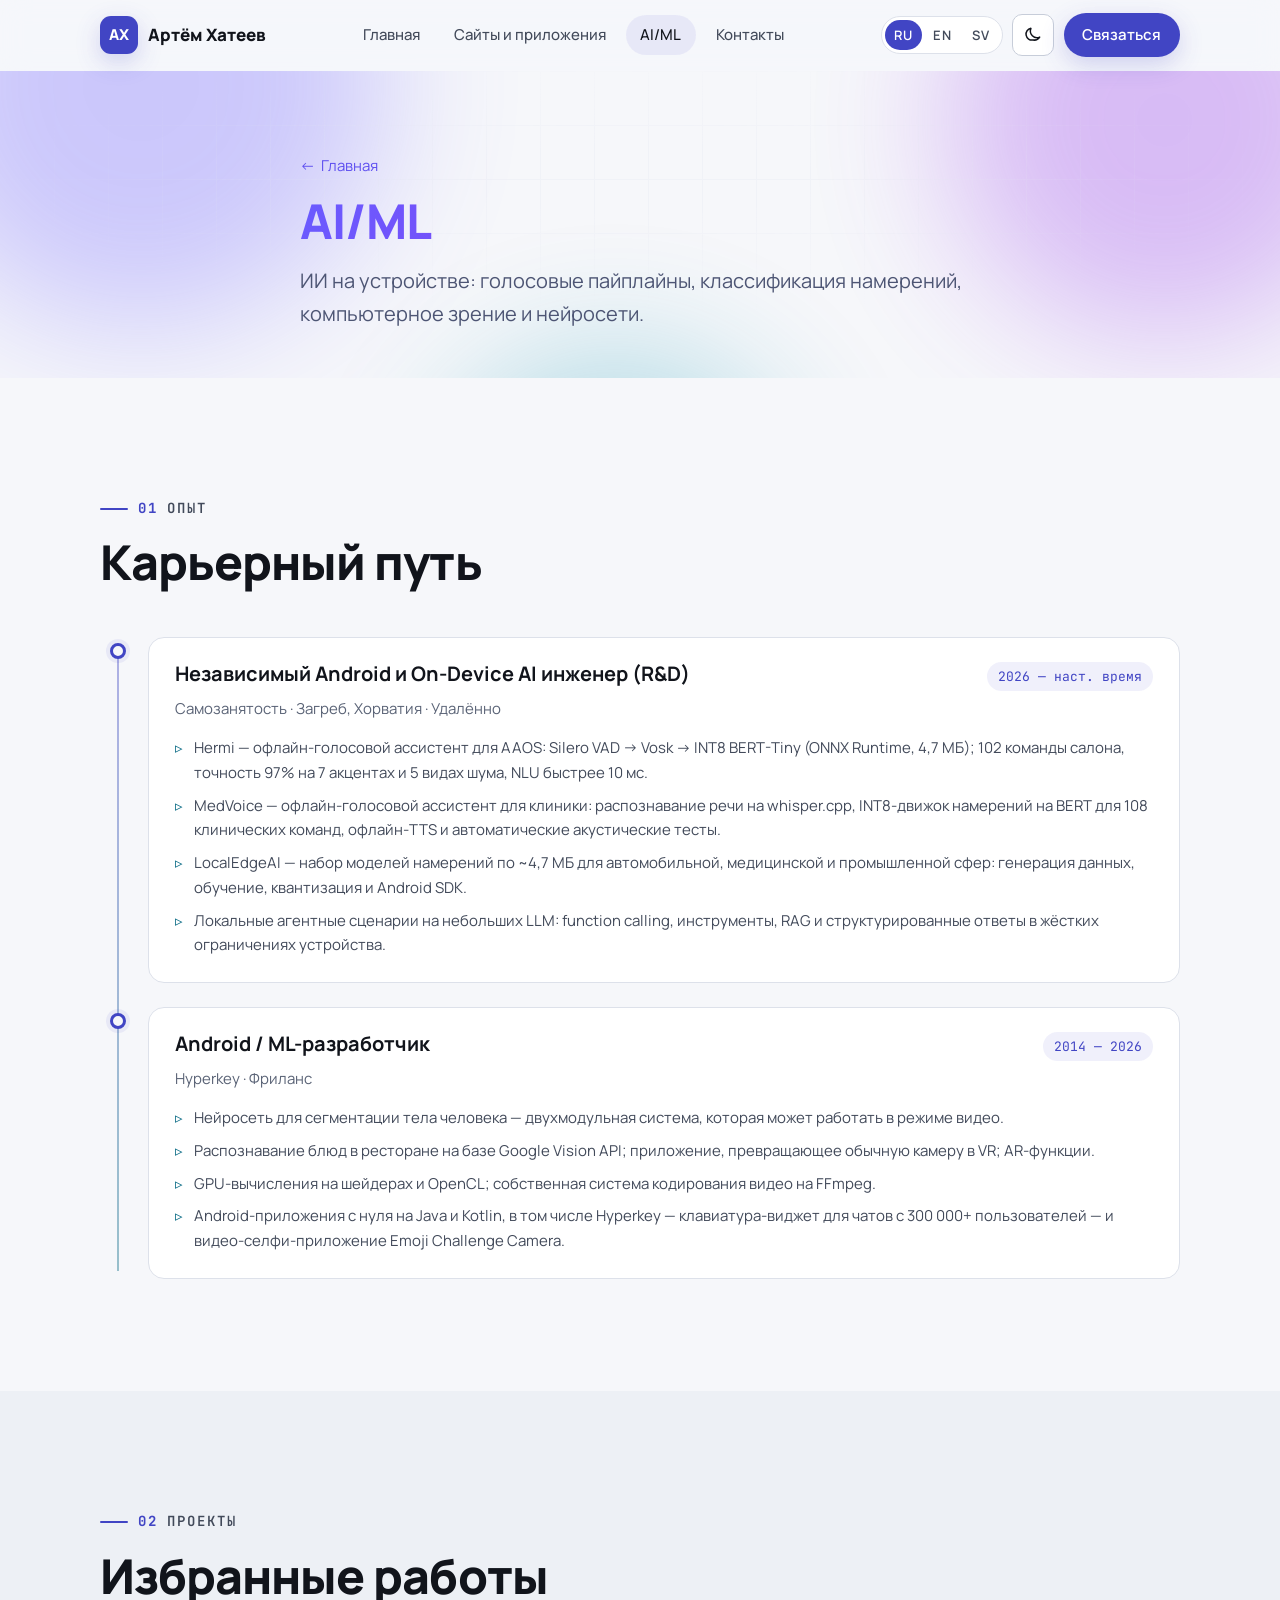
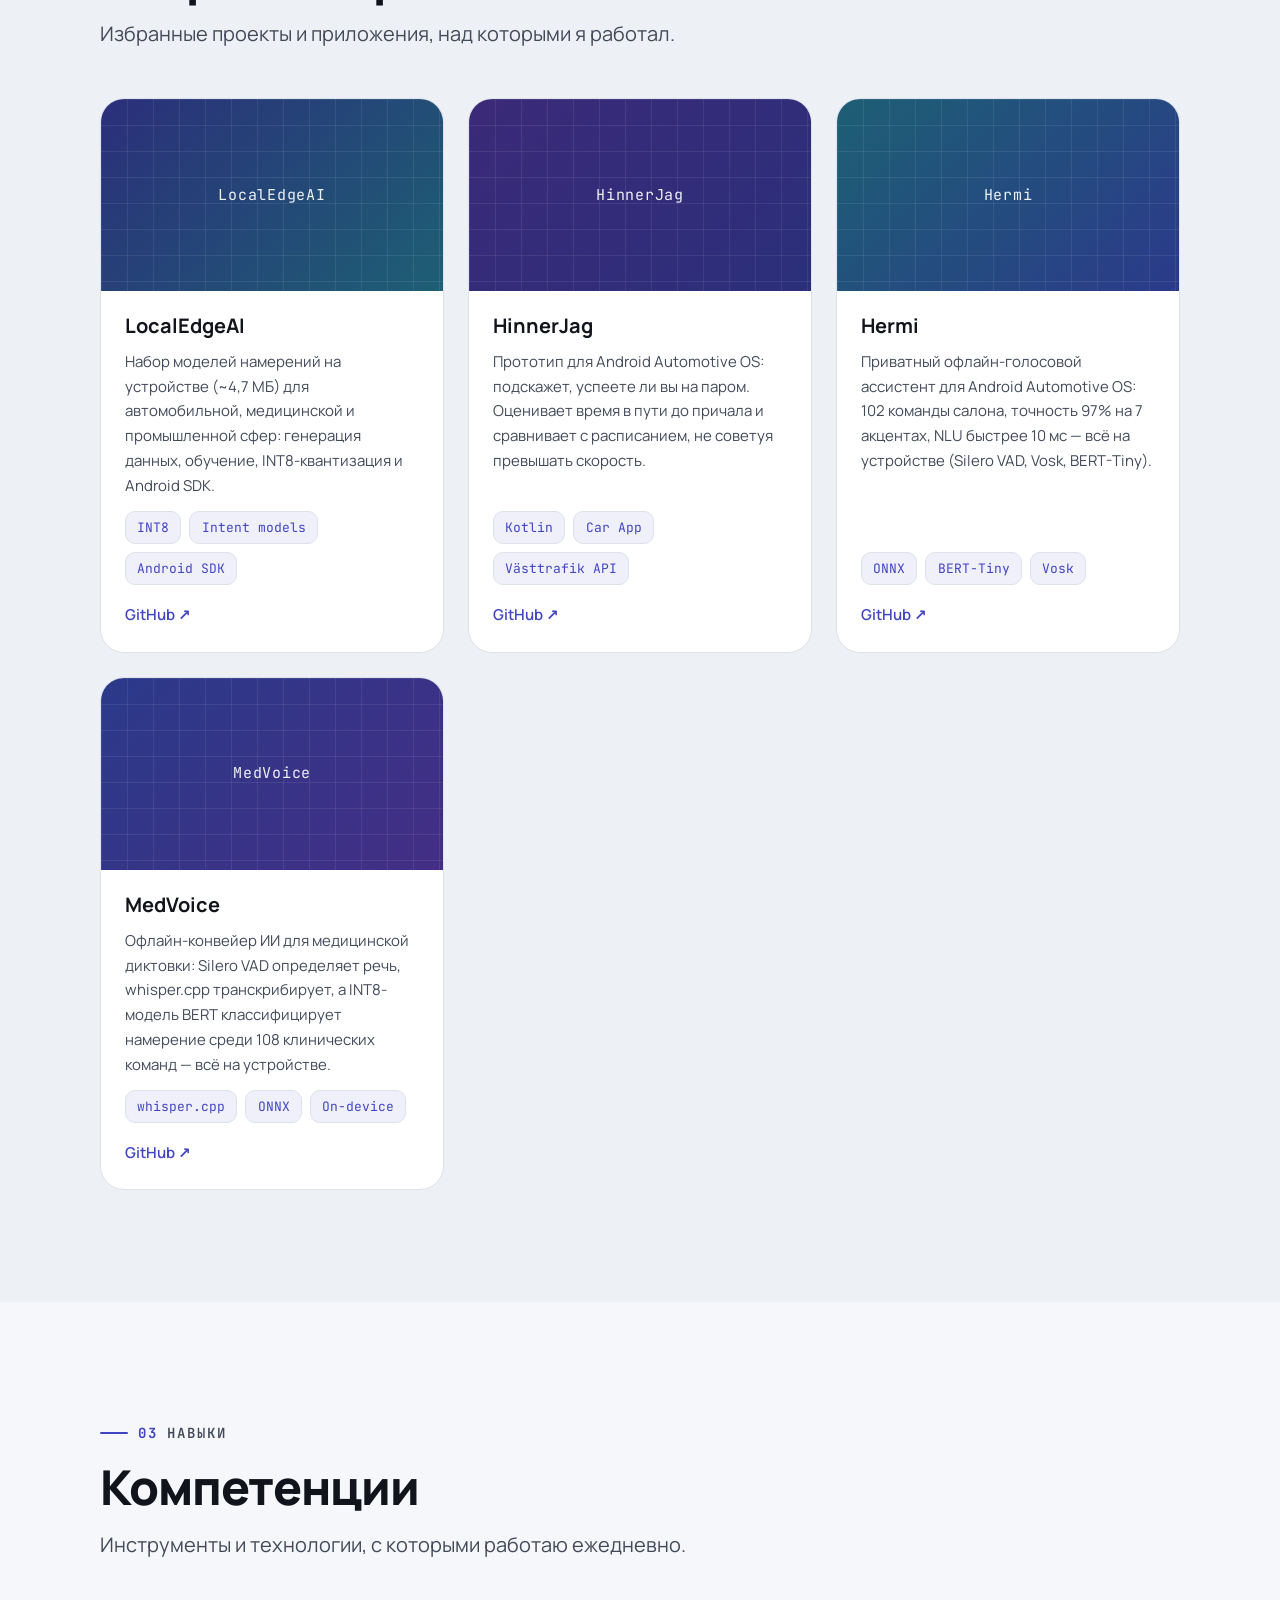
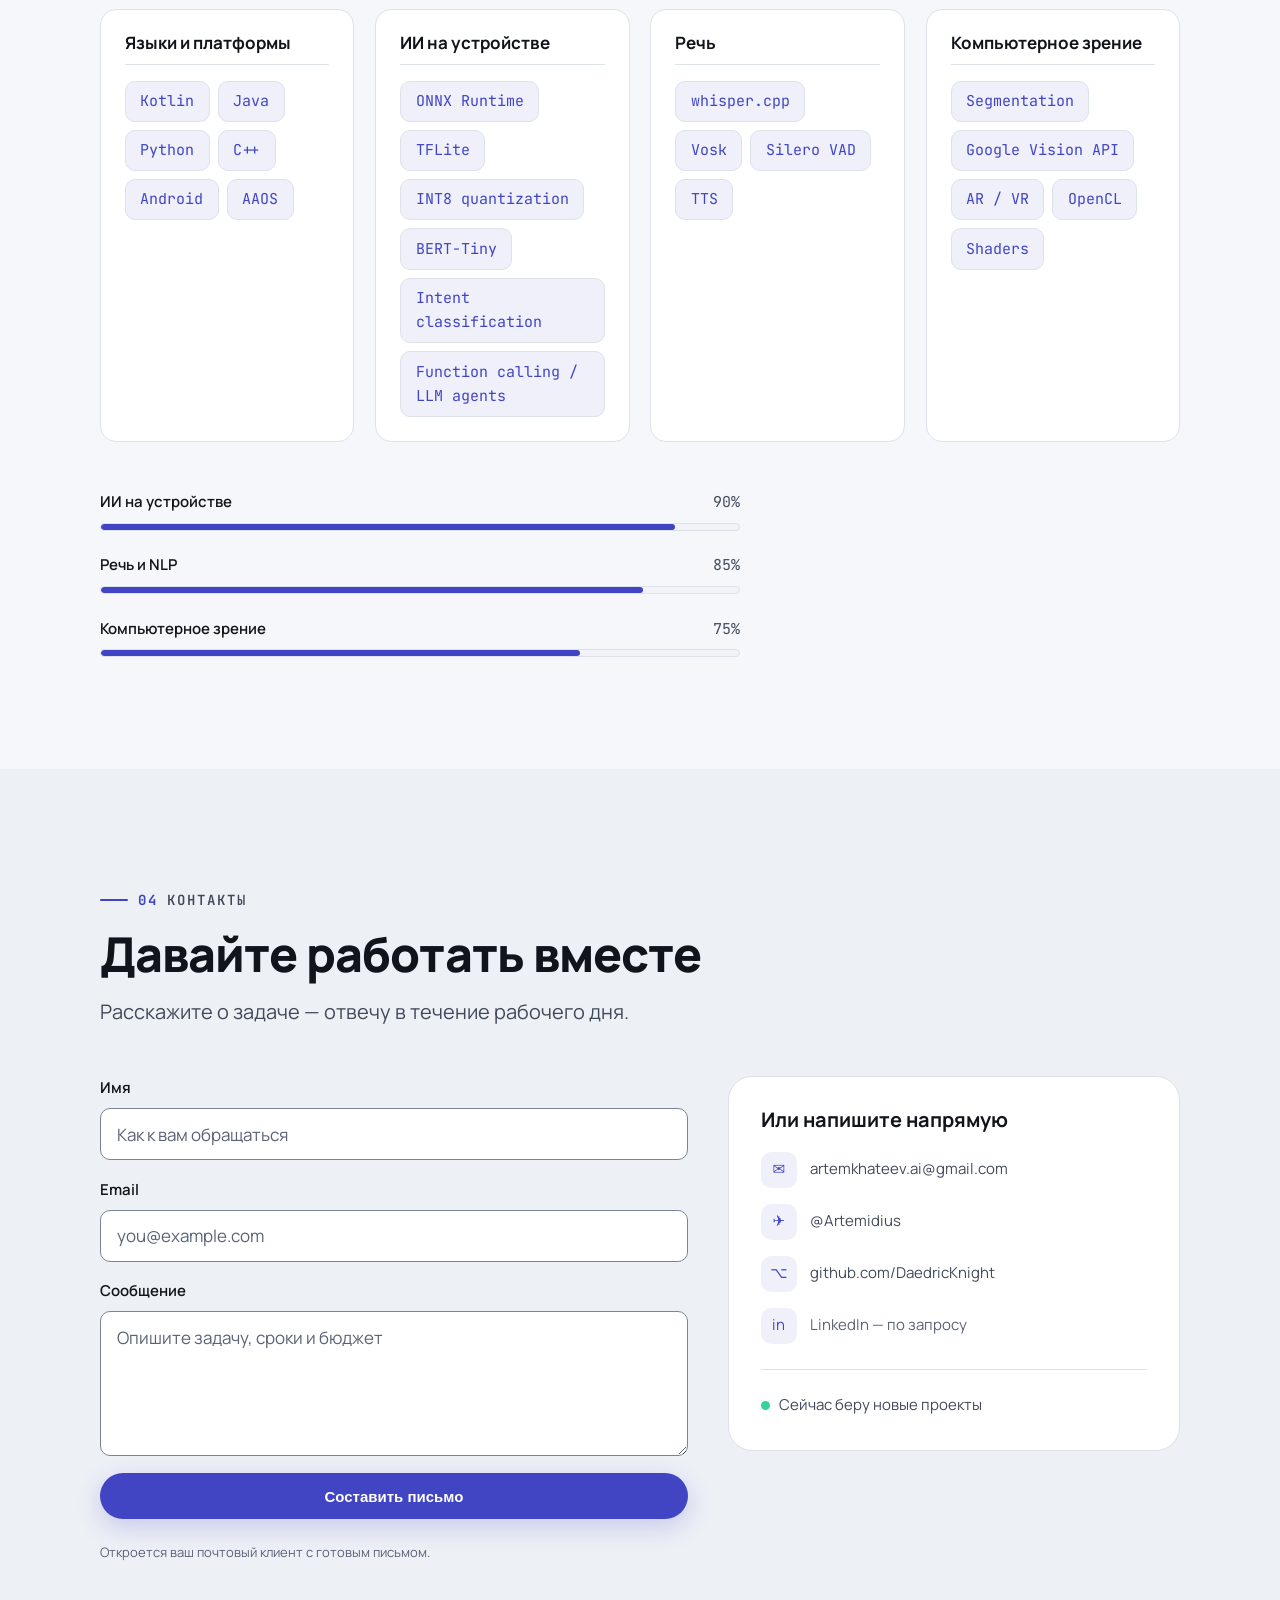
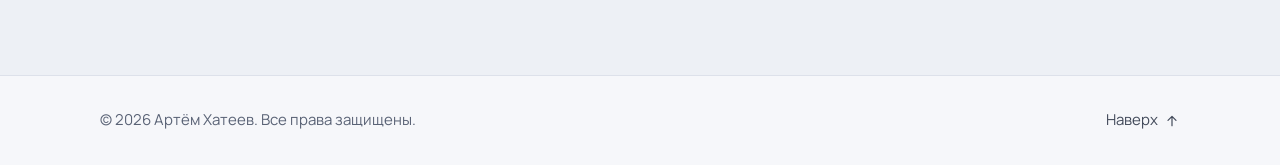
==== commit 81d21469: "Remove template content, use verifiable stats, make the form work - Hide the placeholder testimonial" ====
--- a/ai.html
+++ b/ai.html
@@ -14,7 +14,7 @@
   <link rel="stylesheet" href="https://fonts.googleapis.com/css2?family=Manrope:wght@400;500;600;700;800&family=JetBrains+Mono:wght@400;500;600&display=swap" />
 
   <!-- ?v= — сброс кеша браузера после обновлений; увеличивайте номер при изменениях -->
-  <link rel="stylesheet" href="assets/css/styles.css?v=16" />
+  <link rel="stylesheet" href="assets/css/styles.css?v=17" />
   <!-- Помечаем, что JS работает: только тогда элементы .reveal прячутся до анимации -->
   <script>document.documentElement.classList.add("js");</script>
 </head>
@@ -139,19 +139,19 @@
           </li>
         </ol>
 
-        <!-- Сертификаты. LinkedIn был недоступен при сборке — названия не выдуманы.
-             ЗАМЕНИТЕ: впишите реальные сертификаты (название, организация, год). -->
+        <!-- ======== СЕРТИФИКАТЫ (скрыто) ========
+             ЗАМЕНИТЕ: блок скрыт, пока нет реальных сертификатов. Чтобы вернуть:
+             впишите название, организацию и год (ключи cert.* в assets/js/i18n.js или прямо
+             в разметку) и раскомментируйте блок ниже.
         <div class="cert-block reveal">
           <h3 class="cert-title" data-i18n="cert.title">Сертификаты</h3>
           <ul class="cert-list">
-            <!-- ЗАМЕНИТЕ: сертификат -->
             <li class="cert-item"><span class="cert-name" data-i18n="cert.name">Название сертификата</span><span class="cert-meta" data-i18n="cert.meta">Организация · Год</span></li>
-            <!-- ЗАМЕНИТЕ: сертификат -->
             <li class="cert-item"><span class="cert-name" data-i18n="cert.name">Название сертификата</span><span class="cert-meta" data-i18n="cert.meta">Организация · Год</span></li>
-            <!-- ЗАМЕНИТЕ: сертификат -->
             <li class="cert-item"><span class="cert-name" data-i18n="cert.name">Название сертификата</span><span class="cert-meta" data-i18n="cert.meta">Организация · Год</span></li>
           </ul>
         </div>
+        -->
       </div>
     </section>
 
@@ -279,8 +279,10 @@
         </header>
 
         <div class="contact-grid">
-          <!-- Подключение формы — см. комментарий в index.html -->
-          <form class="contact-form reveal" id="contact-form" action="#" method="POST" novalidate>
+          <!-- Форма без бэкенда: script.js собирает письмо и открывает почтовый клиент (mailto).
+               Без JS сработает action="mailto:…". Чтобы принимать сообщения на сервер — см. README
+               («Подключение формы»): Formspree или свой backend. -->
+          <form class="contact-form reveal" id="contact-form" action="mailto:artemkhateev.ai@gmail.com" method="post" enctype="text/plain" novalidate>
             <div class="field">
               <label for="name" data-i18n="form.name.label">Имя</label>
               <input type="text" id="name" name="name" autocomplete="name"
@@ -296,10 +298,8 @@
               <textarea id="message" name="message" rows="5"
                         data-i18n-ph="form.message.ph" placeholder="Опишите задачу, сроки и бюджет" required></textarea>
             </div>
-            <button type="submit" class="btn btn-primary btn-block" data-i18n="form.submit">Отправить сообщение</button>
-            <p class="form-note" id="form-status" role="status" aria-live="polite" data-i18n="form.note">
-              Форма демонстрационная — подключите Formspree или свой backend (см. комментарий в HTML).
-            </p>
+            <button type="submit" class="btn btn-primary btn-block" data-i18n="form.submit">Составить письмо</button>
+            <p class="form-note" id="form-status" role="status" aria-live="polite" data-i18n="form.note">Откроется ваш почтовый клиент с готовым письмом.</p>
           </form>
 
           <aside class="contact-direct reveal" aria-label="Прямые контакты">
@@ -332,7 +332,7 @@
     </div>
   </footer>
 
-  <script src="assets/js/i18n.js?v=16"></script>
-  <script src="assets/js/script.js?v=16"></script>
+  <script src="assets/js/i18n.js?v=17"></script>
+  <script src="assets/js/script.js?v=17"></script>
 </body>
 </html>
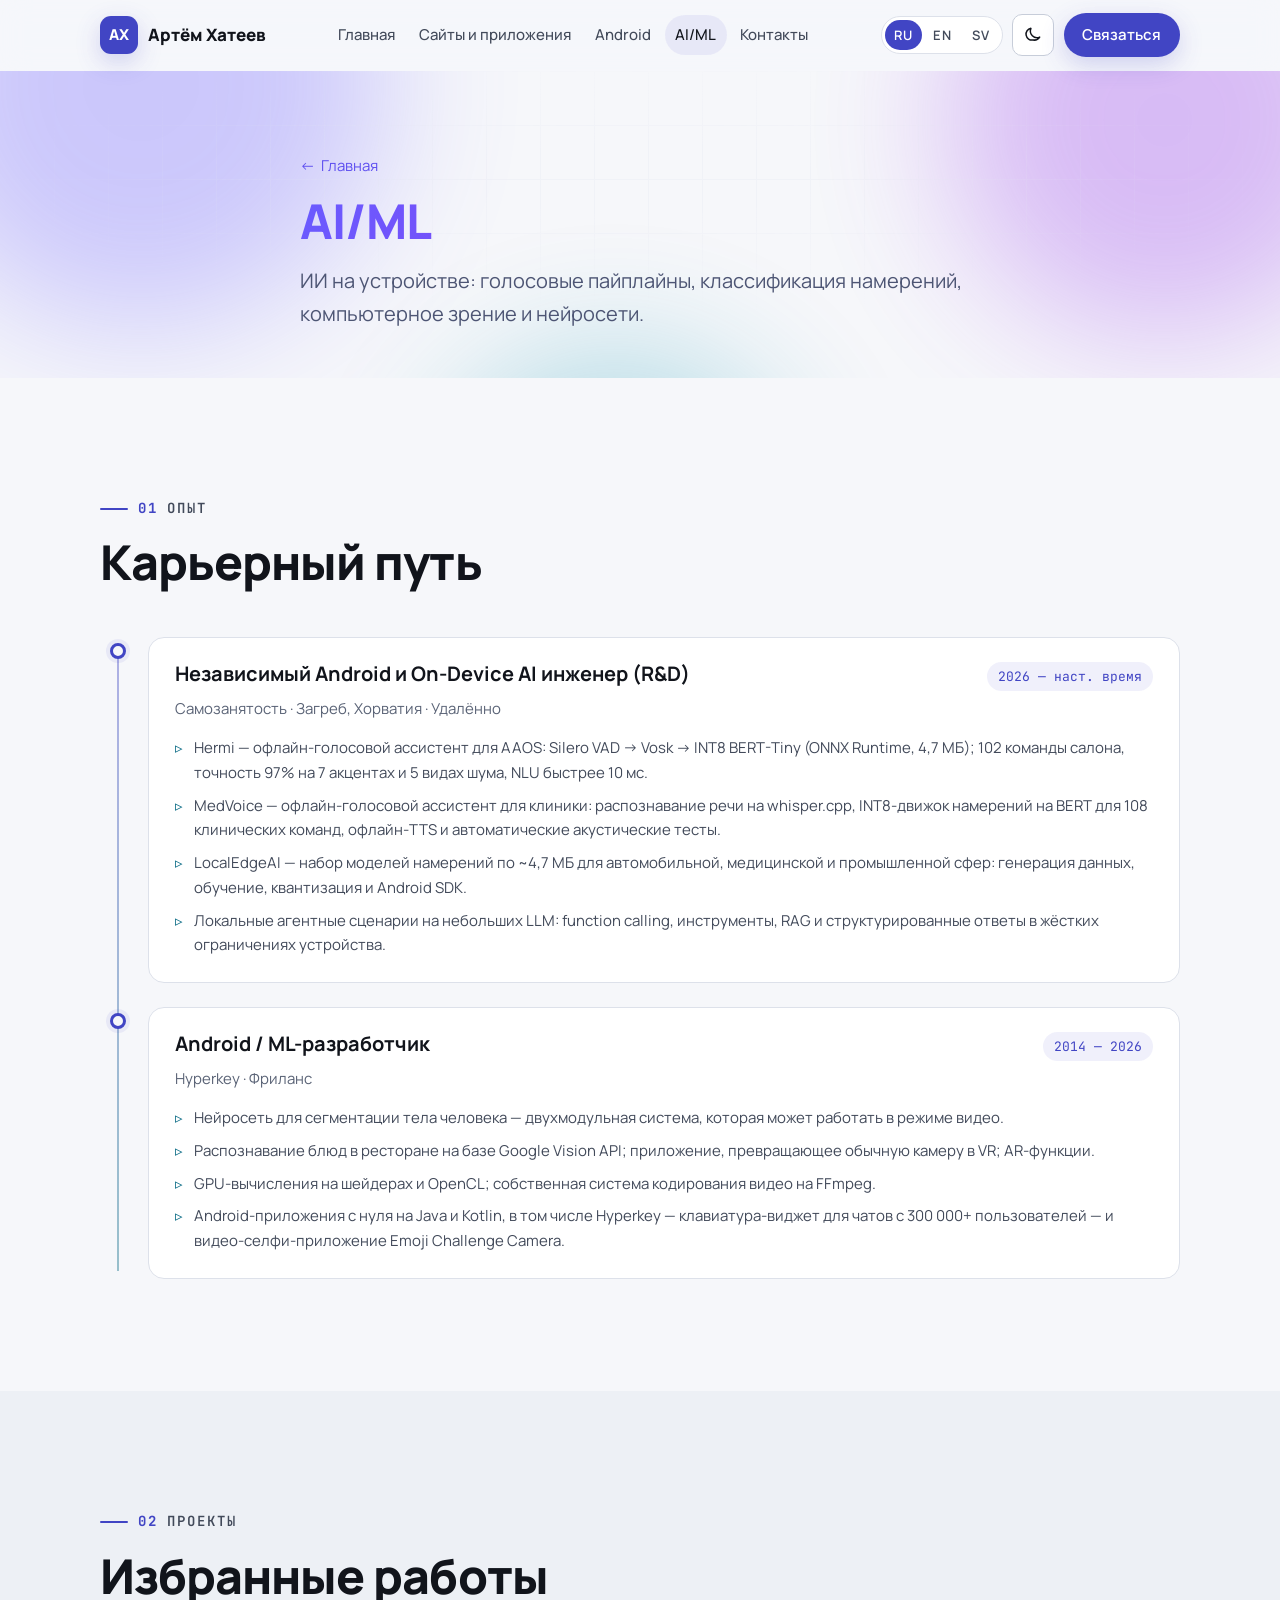
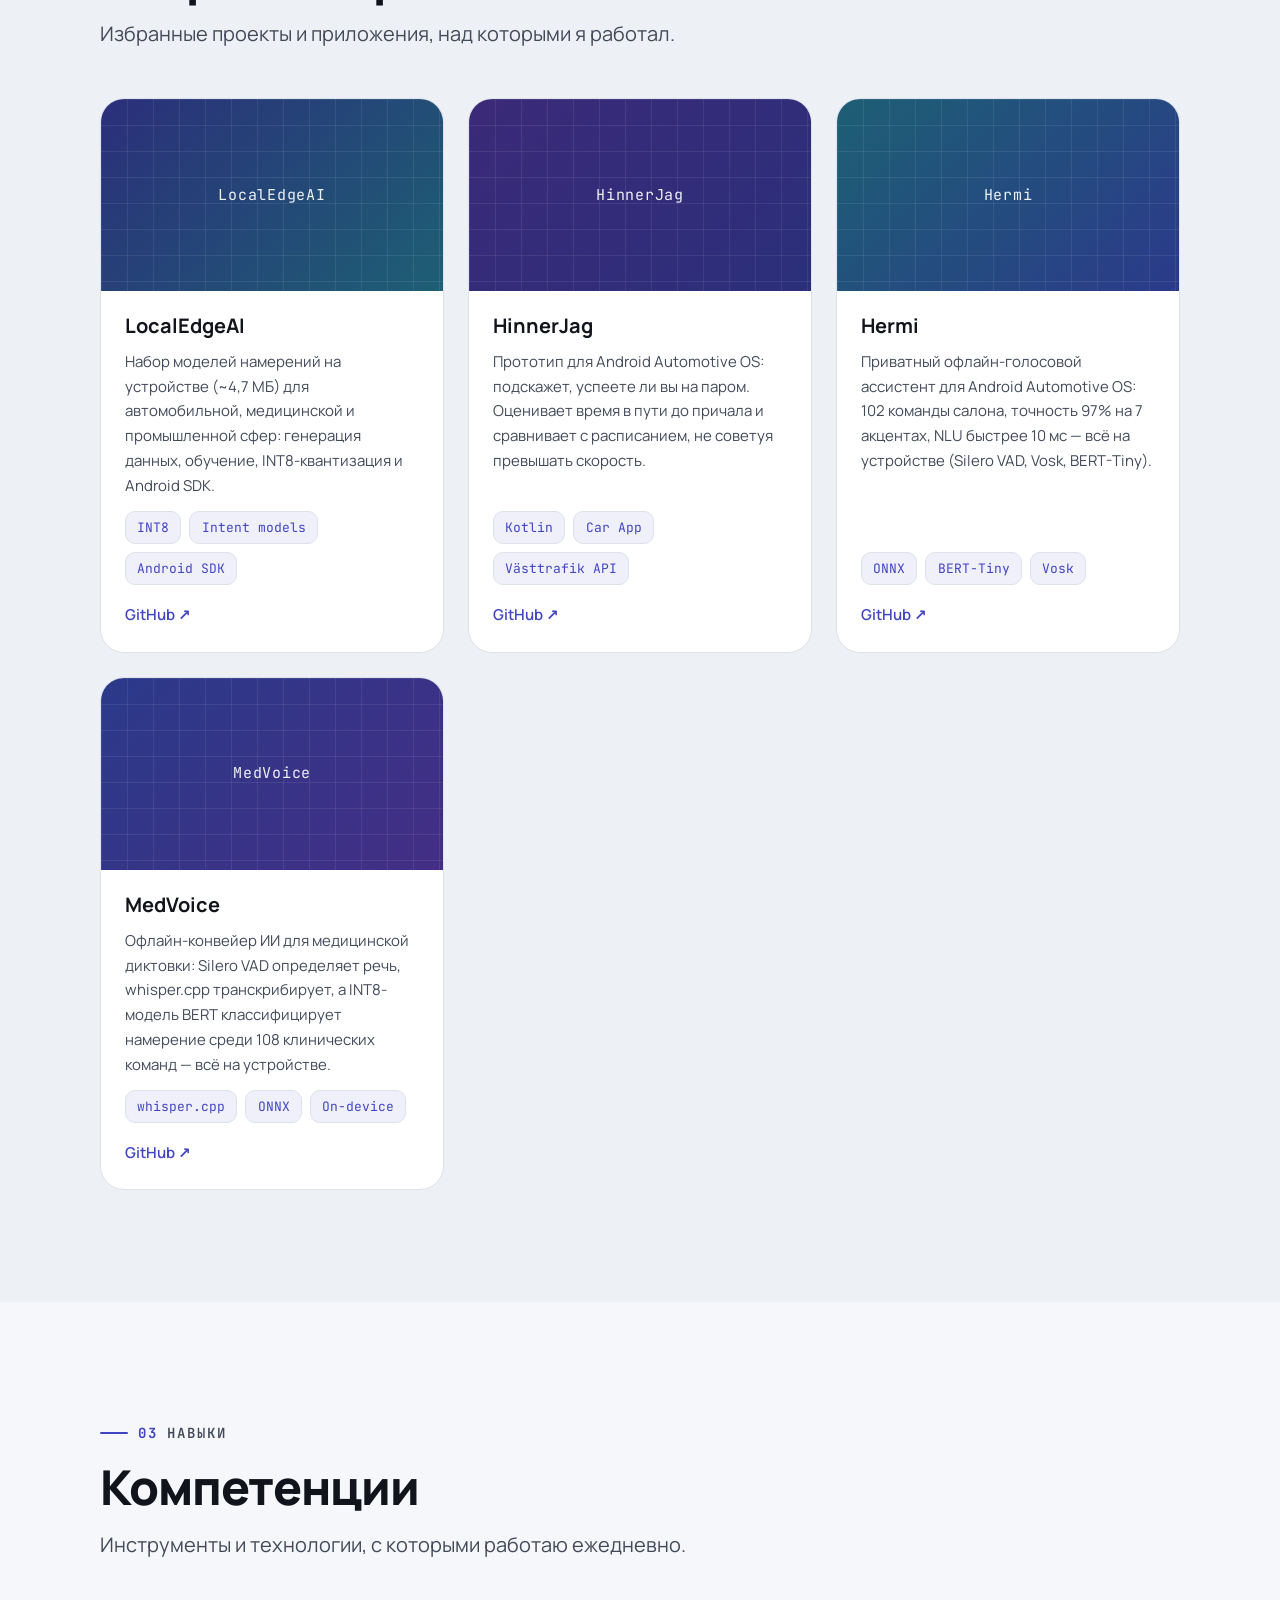
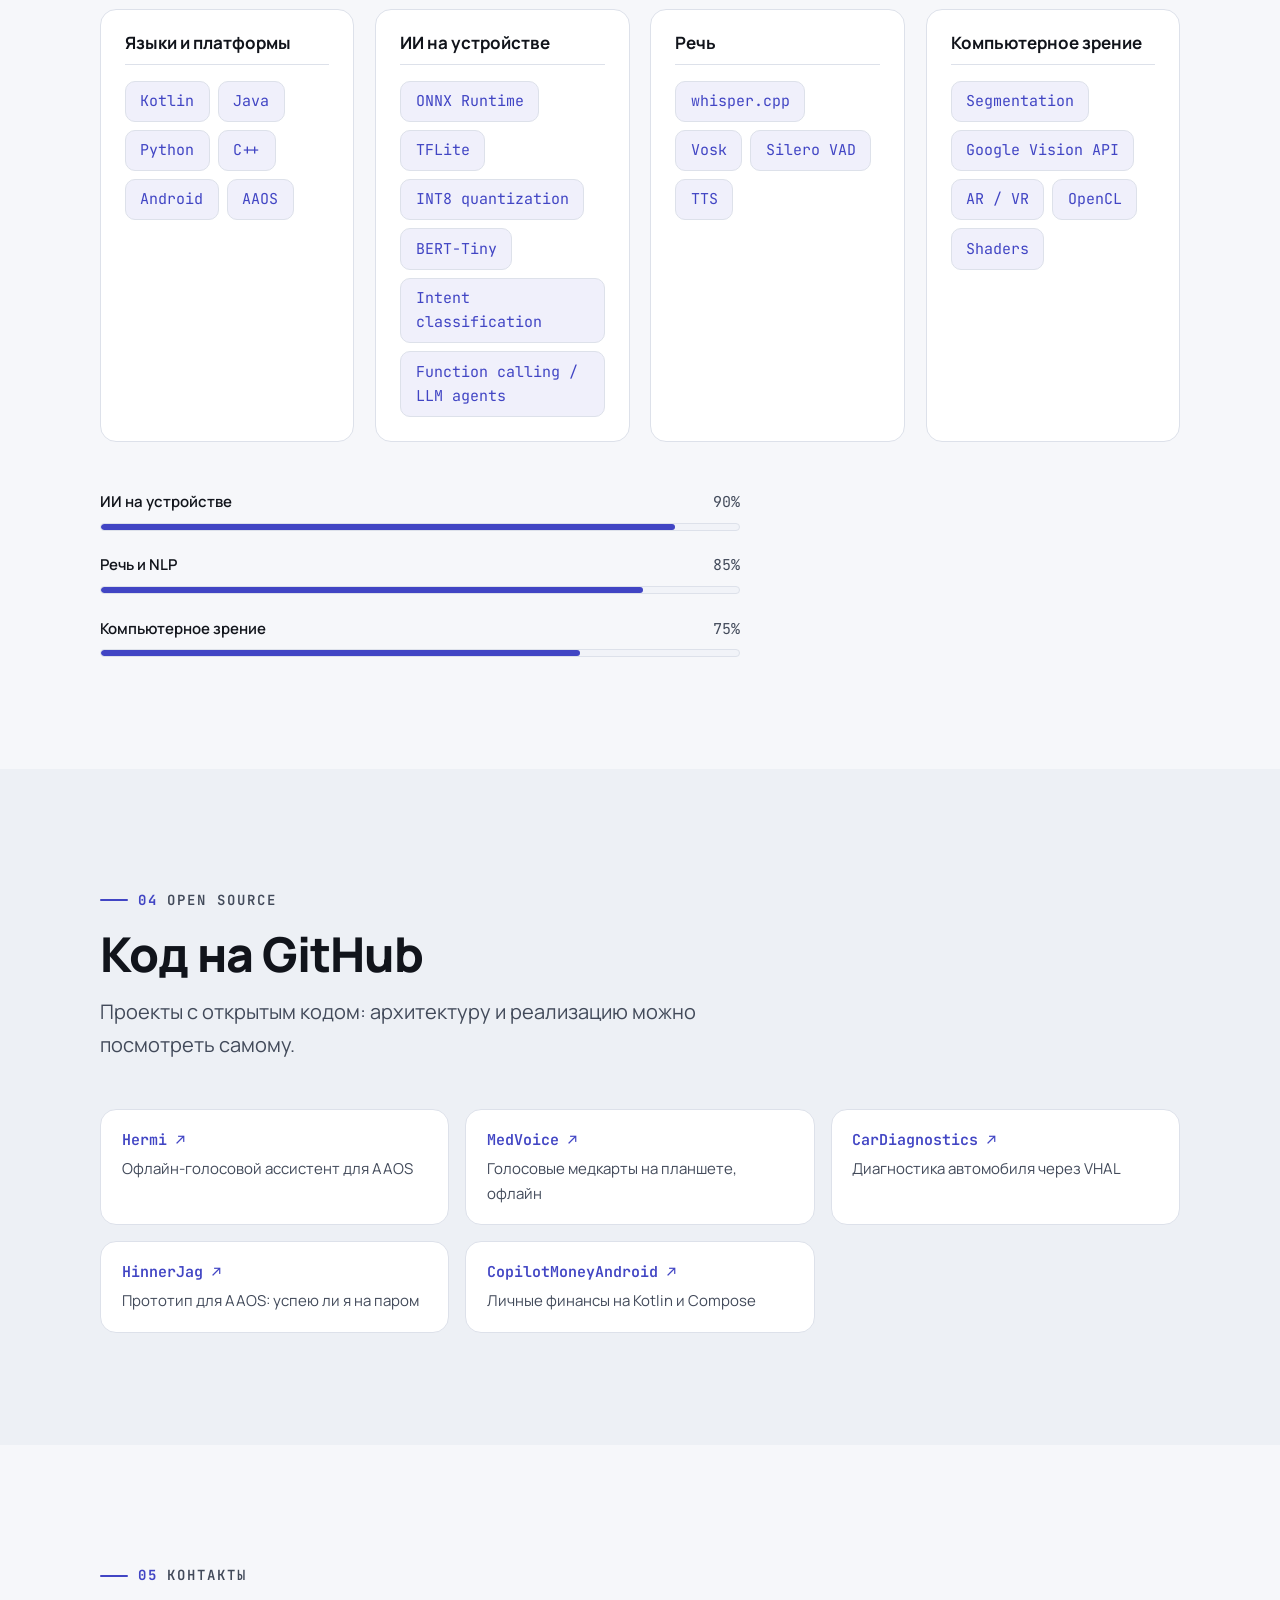
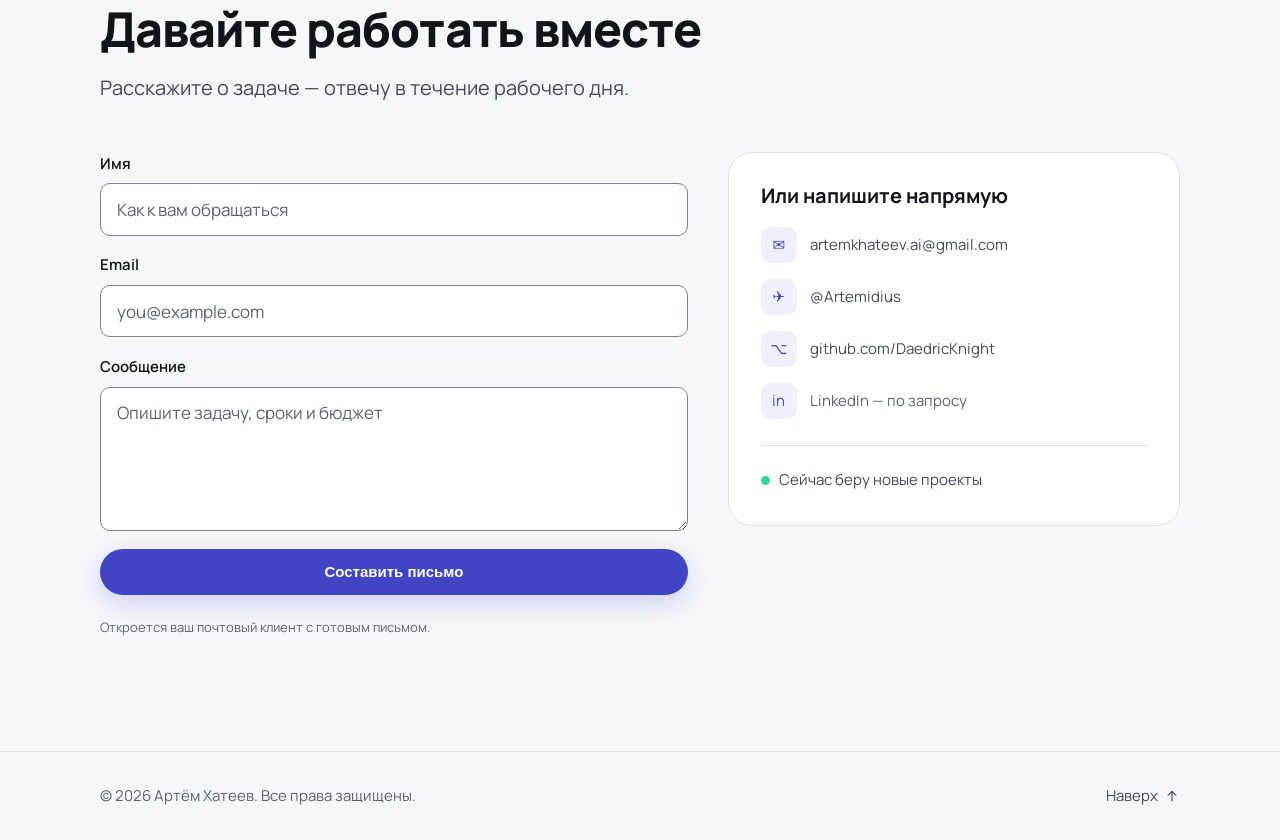
==== commit 3f3a3383: "Add Android development page, nav item and Open source blocks - android.html: positioning lead, six " ====
--- a/ai.html
+++ b/ai.html
@@ -14,7 +14,7 @@
   <link rel="stylesheet" href="https://fonts.googleapis.com/css2?family=Manrope:wght@400;500;600;700;800&family=JetBrains+Mono:wght@400;500;600&display=swap" />
 
   <!-- ?v= — сброс кеша браузера после обновлений; увеличивайте номер при изменениях -->
-  <link rel="stylesheet" href="assets/css/styles.css?v=17" />
+  <link rel="stylesheet" href="assets/css/styles.css?v=19" />
   <!-- Помечаем, что JS работает: только тогда элементы .reveal прячутся до анимации -->
   <script>document.documentElement.classList.add("js");</script>
 </head>
@@ -35,6 +35,7 @@
         <ul class="nav-list" id="nav-list">
           <li><a href="index.html" data-i18n="nav.home">Главная</a></li>
           <li><a href="web.html" data-i18n="nav.web">Сайты и приложения</a></li>
+          <li><a href="android.html" data-i18n="nav.android">Android</a></li>
           <li><a href="ai.html" aria-current="page" data-i18n="nav.ai">AI/ML</a></li>
           <li><a href="#contact" data-i18n="nav.contact">Контакты</a></li>
         </ul>
@@ -269,12 +270,36 @@
       </div>
     </section>
 
+    <!-- ======================= OPEN SOURCE ======================= -->
+    <section class="section section-alt" id="open-source">
+      <div class="container">
+        <header class="section-head reveal">
+          <span class="section-kicker"><span class="kicker-num">04</span><span data-i18n="pg.k.oss">Open source</span></span>
+          <h2 class="section-title" data-i18n="oss.title">Код на GitHub</h2>
+          <p class="section-desc" data-i18n="oss.desc">Проекты с открытым кодом: архитектуру и реализацию можно посмотреть самому.</p>
+        </header>
+
+        <ul class="oss-list reveal">
+          <li><a class="oss-item" href="https://github.com/DaedricKnight/Hermi" target="_blank" rel="noopener"><span class="oss-name">Hermi ↗</span><span class="oss-desc" data-i18n="oss.hermi">Офлайн-голосовой ассистент для AAOS</span></a></li>
+          <li><a class="oss-item" href="https://github.com/DaedricKnight/MedVoice" target="_blank" rel="noopener"><span class="oss-name">MedVoice ↗</span><span class="oss-desc" data-i18n="oss.medvoice">Голосовые медкарты на планшете, офлайн</span></a></li>
+          <li><a class="oss-item" href="https://github.com/DaedricKnight/CarDiagnostics" target="_blank" rel="noopener"><span class="oss-name">CarDiagnostics ↗</span><span class="oss-desc" data-i18n="oss.cardiag">Диагностика автомобиля через VHAL</span></a></li>
+          <li><a class="oss-item" href="https://github.com/DaedricKnight/HinnerJag" target="_blank" rel="noopener"><span class="oss-name">HinnerJag ↗</span><span class="oss-desc" data-i18n="oss.hinnerjag">Прототип для AAOS: успею ли я на паром</span></a></li>
+          <li><a class="oss-item" href="https://github.com/DaedricKnight/CopilotMoneyAndroid" target="_blank" rel="noopener"><span class="oss-name">CopilotMoneyAndroid ↗</span><span class="oss-desc" data-i18n="oss.copilot">Личные финансы на Kotlin и Compose</span></a></li>
+          <!-- ЗАМЕНИТЕ: скрытые пункты — SDK в Maven Central и демо-APK. Когда они будут опубликованы,
+               впишите реальные ссылки в href и удалите атрибут hidden у нужного <li> (см. README, «Open source»). -->
+          <li hidden data-oss-slot="sdk"><a class="oss-item" href="#" target="_blank" rel="noopener"><span class="oss-name">LocalEdgeAI SDK (Maven Central) ↗</span><span class="oss-desc" data-i18n="oss.sdk">SDK для Android с моделями намерений LocalEdgeAI</span></a></li>
+          <li hidden data-oss-slot="apk"><a class="oss-item" href="#" target="_blank" rel="noopener"><span class="oss-name" data-i18n="oss.apk">Демо-APK</span><span class="oss-desc" data-i18n="oss.apk.desc">Установите и попробуйте на своём устройстве</span></a></li>
+        </ul>
+      </div>
+    </section>
+
     <!-- ======================= КОНТАКТЫ ======================= -->
-    <section class="section section-alt" id="contact">
-      <div class="container">
-        <header class="section-head reveal">
-          <span class="section-kicker"><span class="kicker-num">04</span><span data-i18n="pg.k.contact">Контакты</span></span>
+    <section class="section" id="contact">
+      <div class="container">
+        <header class="section-head reveal">
+          <span class="section-kicker"><span class="kicker-num">05</span><span data-i18n="pg.k.contact">Контакты</span></span>
           <h2 class="section-title" data-i18n="contact.title">Давайте работать вместе</h2>
+          <!-- ЗАМЕНИТЕ: «отвечу в течение рабочего дня» — подтвердите срок ответа (ключ contact.desc). -->
           <p class="section-desc" data-i18n="contact.desc">Расскажите о задаче — отвечу в течение рабочего дня.</p>
         </header>
 
@@ -332,7 +357,7 @@
     </div>
   </footer>
 
-  <script src="assets/js/i18n.js?v=17"></script>
-  <script src="assets/js/script.js?v=17"></script>
+  <script src="assets/js/i18n.js?v=19"></script>
+  <script src="assets/js/script.js?v=19"></script>
 </body>
 </html>
--- a/assets/css/styles.css
+++ b/assets/css/styles.css
@@ -285,15 +285,16 @@
   letter-spacing: 0.02em;
   box-shadow: var(--shadow-accent);
 }
-.brand-text { font-size: var(--fs-base); }
+.brand-text { font-size: var(--fs-base); white-space: nowrap; }
 
 .nav-list {
   display: flex;
-  gap: 0.35rem;
+  gap: 0.2rem;
 }
 .nav-list a {
   display: inline-block;
-  padding: 0.5rem 0.9rem;
+  padding: 0.5rem 0.65rem;
+  white-space: nowrap;
   border-radius: var(--radius-pill);
   color: var(--fg-muted);
   font-size: var(--fs-sm);
@@ -699,18 +700,22 @@
   max-width: 260px;
   margin-inline: auto;
 }
-.photo-placeholder {
+.photo-avatar {               /* аватар с инициалами, пока нет фото */
   width: 100%;
   height: 100%;
   border-radius: 50%;
-  background: var(--surface-2);
   display: grid;
   place-items: center;
-  color: var(--fg-subtle);
-  font-weight: 600;
-  text-align: center;
+  background:
+    radial-gradient(120% 120% at 30% 20%, var(--accent-soft), transparent 60%),
+    var(--surface-2);
   border: 2px solid var(--bg);
-}
+  color: var(--accent);
+  font-size: clamp(3rem, 7vw, 4.5rem);
+  font-weight: 800;
+  letter-spacing: 0.02em;
+}
+.photo-img { width: 100%; height: 100%; border-radius: 50%; object-fit: cover; border: 2px solid var(--bg); display: block; }
 .about-badges { display: flex; flex-wrap: wrap; gap: 0.5rem; justify-content: center; margin-top: 1.3rem; }
 .about-badges li {
   font-size: var(--fs-xs);
@@ -722,7 +727,6 @@
 }
 
 .about-text p { color: var(--fg-muted); margin-bottom: 1.1rem; max-width: 62ch; }
-.about-offer-title { font-size: var(--fs-xl); margin: 2rem 0 1.1rem; }
 .offer-list { display: grid; gap: 0.8rem; }
 .offer-list li {
   display: flex;
@@ -732,6 +736,139 @@
   font-size: var(--fs-sm);
 }
 .offer-ico { color: var(--accent-2); margin-top: 0.15rem; flex: none; }
+
+/* --- Услуги --- */
+.services-grid {
+  display: grid;
+  grid-template-columns: repeat(2, minmax(0, 1fr));
+  gap: 1.25rem;
+}
+.service-card {
+  display: flex;
+  flex-direction: column;
+  gap: 0.75rem;
+  padding: 1.75rem;
+  background: var(--surface);
+  border: 1px solid var(--border);
+  border-radius: var(--radius-lg);
+  transition: border-color var(--t-fast), transform var(--t-fast);
+}
+.service-card:hover { border-color: var(--accent); transform: translateY(-3px); }
+.service-ico {
+  display: grid;
+  place-items: center;
+  width: 46px; height: 46px;
+  border-radius: var(--radius);
+  background: var(--accent-soft);
+  color: var(--accent);
+}
+.service-title { font-size: var(--fs-lg); font-weight: 700; }
+.service-desc { color: var(--fg-muted); font-size: var(--fs-sm); flex: 1; }
+.service-fit {
+  font-size: var(--fs-sm);
+  color: var(--fg);
+  padding-top: 0.85rem;
+  border-top: 1px solid var(--border);
+}
+.services-extra {
+  display: grid;
+  grid-template-columns: repeat(2, minmax(0, 1fr));
+  gap: 2rem;
+  margin-top: 2rem;
+  padding: 1.75rem;
+  border: 1px solid var(--border);
+  border-radius: var(--radius-lg);
+}
+.services-subtitle {
+  font-family: var(--font-mono);
+  font-size: var(--fs-xs);
+  font-weight: 600;
+  letter-spacing: 0.12em;
+  text-transform: uppercase;
+  color: var(--fg-muted);
+  margin-bottom: 1rem;
+}
+.format-chips { display: flex; flex-wrap: wrap; gap: 0.5rem; }
+.format-chips li {
+  font-size: var(--fs-sm);
+  padding: 0.4rem 0.85rem;
+  border-radius: var(--radius-pill);
+  background: var(--surface-2);
+  border: 1px solid var(--border);
+  color: var(--fg);
+}
+.services-rate { margin-top: 1rem; font-weight: 600; }
+.services-available {
+  display: flex;
+  align-items: center;
+  gap: 0.6rem;
+  margin-top: 0.6rem;
+  font-size: var(--fs-sm);
+  color: var(--fg-muted);
+}
+
+/* --- Как начать работу --- */
+.steps {
+  display: grid;
+  grid-template-columns: repeat(4, minmax(0, 1fr));
+  gap: 1.25rem;
+  margin: 0;
+  padding: 0;
+  list-style: none;
+}
+.step {
+  padding: 1.5rem;
+  background: var(--surface);
+  border: 1px solid var(--border);
+  border-radius: var(--radius-lg);
+}
+.step-num {
+  display: inline-block;
+  font-family: var(--font-mono);
+  font-weight: 700;
+  color: var(--accent);
+  margin-bottom: 0.75rem;
+}
+.step-title { font-size: var(--fs-base); font-weight: 700; margin-bottom: 0.4rem; }
+.step-text { color: var(--fg-muted); font-size: var(--fs-sm); }
+.start-decline {
+  margin-top: 1.5rem;
+  font-size: var(--fs-sm);
+  color: var(--fg-muted);
+  max-width: 70ch;
+}
+
+/* --- Android: 3 колонки возможностей, факты в шапке страницы --- */
+.services-grid-3 { grid-template-columns: repeat(3, minmax(0, 1fr)); }
+.page-hero-stats { position: relative; z-index: 1; margin-top: 2rem; }
+.hero-stats.stats-6 { grid-template-columns: repeat(3, minmax(0, 1fr)); }
+
+/* --- Open source: список репозиториев --- */
+.oss-list {
+  display: grid;
+  grid-template-columns: repeat(auto-fill, minmax(260px, 1fr));
+  gap: 1rem;
+  margin: 0;
+  padding: 0;
+  list-style: none;
+}
+.oss-list > li[hidden] { display: none; }
+.oss-item {
+  display: flex;
+  flex-direction: column;
+  gap: 0.3rem;
+  height: 100%;
+  padding: 1.1rem 1.3rem;
+  background: var(--surface);
+  border: 1px solid var(--border);
+  border-radius: var(--radius);
+  color: inherit;
+  text-decoration: none;
+  transition: border-color var(--t-fast), transform var(--t-fast);
+}
+.oss-item:hover { border-color: var(--accent); transform: translateY(-3px); }
+.oss-name { font-family: var(--font-mono, monospace); font-weight: 600; color: var(--accent); font-size: var(--fs-sm); }
+.oss-desc { color: var(--fg-muted); font-size: var(--fs-sm); }
 
 /* --- Опыт / Timeline --- */
 .timeline { position: relative; display: grid; gap: 1.5rem; margin: 0 0 0 10px; padding: 0; list-style: none; } /* маркеры — точки, не номера */
@@ -1079,6 +1216,9 @@
    5. АДАПТИВ
 ============================================================ */
 @media (max-width: 900px) {
+  .steps { grid-template-columns: repeat(2, minmax(0, 1fr)); }
+  .services-grid-3 { grid-template-columns: repeat(2, minmax(0, 1fr)); }
+  .hero-stats.stats-6 { grid-template-columns: repeat(2, minmax(0, 1fr)); }
   .about-grid { grid-template-columns: 1fr; }
   .about-photo { position: static; }
   .photo-ring { max-width: 200px; }
@@ -1086,10 +1226,10 @@
   .hero-stats { grid-template-columns: repeat(2, 1fr); }
 }
 
-@media (max-width: 720px) {
-  /* Мобильное меню */
+/* Меню-«гамбургер»: шесть пунктов навигации + языки + тема + кнопка помещаются
+   в одну строку только от ~1180px, поэтому мобильное меню включается раньше планшетной вёрстки. */
+@media (max-width: 1180px) {
   .menu-toggle { display: inline-flex; }
-  .cta-header { display: none; }
 
   .nav-list {
     position: fixed;
@@ -1100,11 +1240,17 @@
     border-bottom: 1px solid var(--border);
     padding: 1rem max(20px, env(safe-area-inset-left, 0px)) 1.5rem;
     transform: translateY(-120%);
-    transition: transform var(--t);
+    visibility: hidden; /* закрытое меню не видно и не попадает в порядок Tab */
+    transition: transform var(--t), visibility 0s linear var(--t);
     box-shadow: var(--shadow);
   }
-  .nav-list.open { transform: translateY(0); }
+  .nav-list.open { transform: translateY(0); visibility: visible; transition: transform var(--t), visibility 0s; }
   .nav-list a { display: block; padding: 0.85rem 1rem; font-size: var(--fs-base); }
+}
+
+@media (max-width: 720px) {
+  .services-grid, .services-grid-3, .services-extra, .steps { grid-template-columns: 1fr; }
+  .cta-header { display: none; }
 }
 
 /* Узкие телефоны: шапка (имя + языки + тема + меню) должна помещаться в ширину */
@@ -1112,7 +1258,7 @@
   .nav-inner { gap: 0.5rem; }
   .nav-actions { gap: 0.4rem; }
   .brand { min-width: 0; gap: 0.5rem; }
-  .brand-text { font-size: var(--fs-sm); }
+  .brand-text { font-size: var(--fs-sm); white-space: normal; }
   .lang-switch button { padding: 0.35rem 0.45rem; }
 }
 
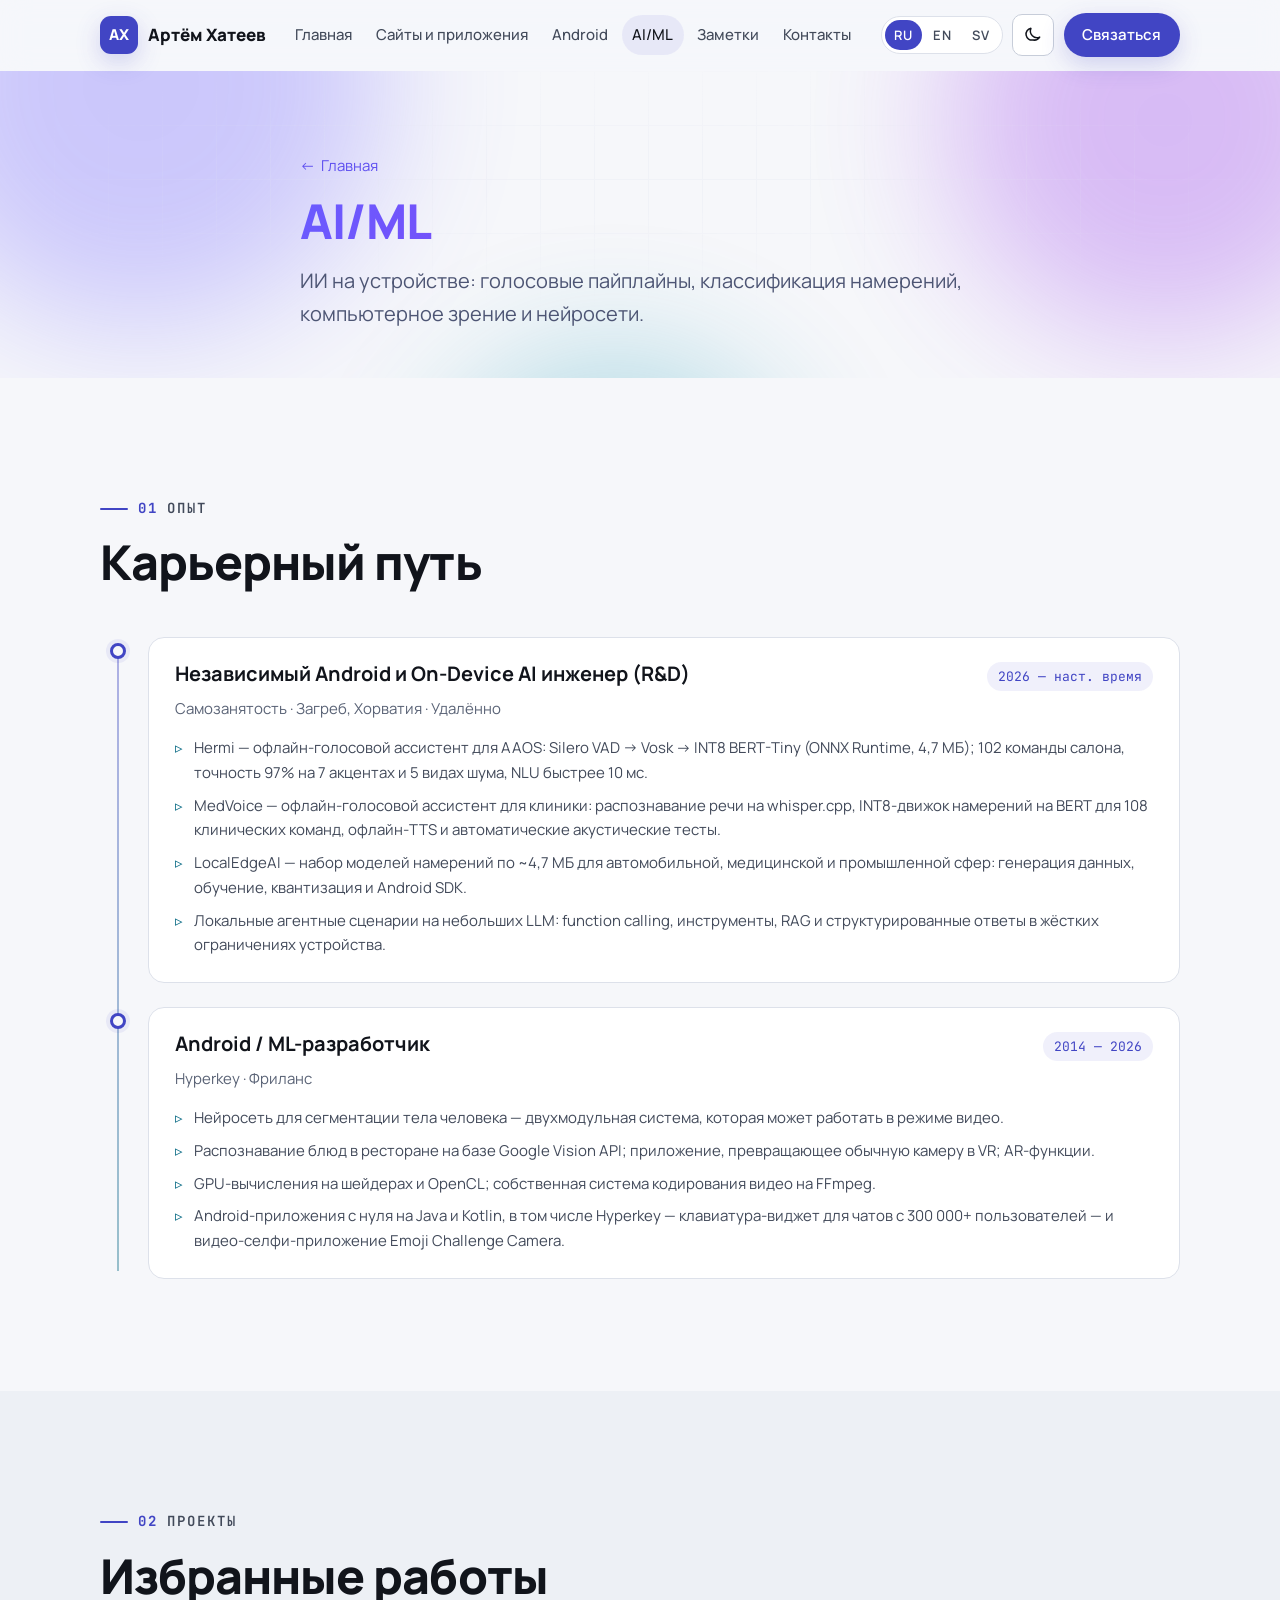
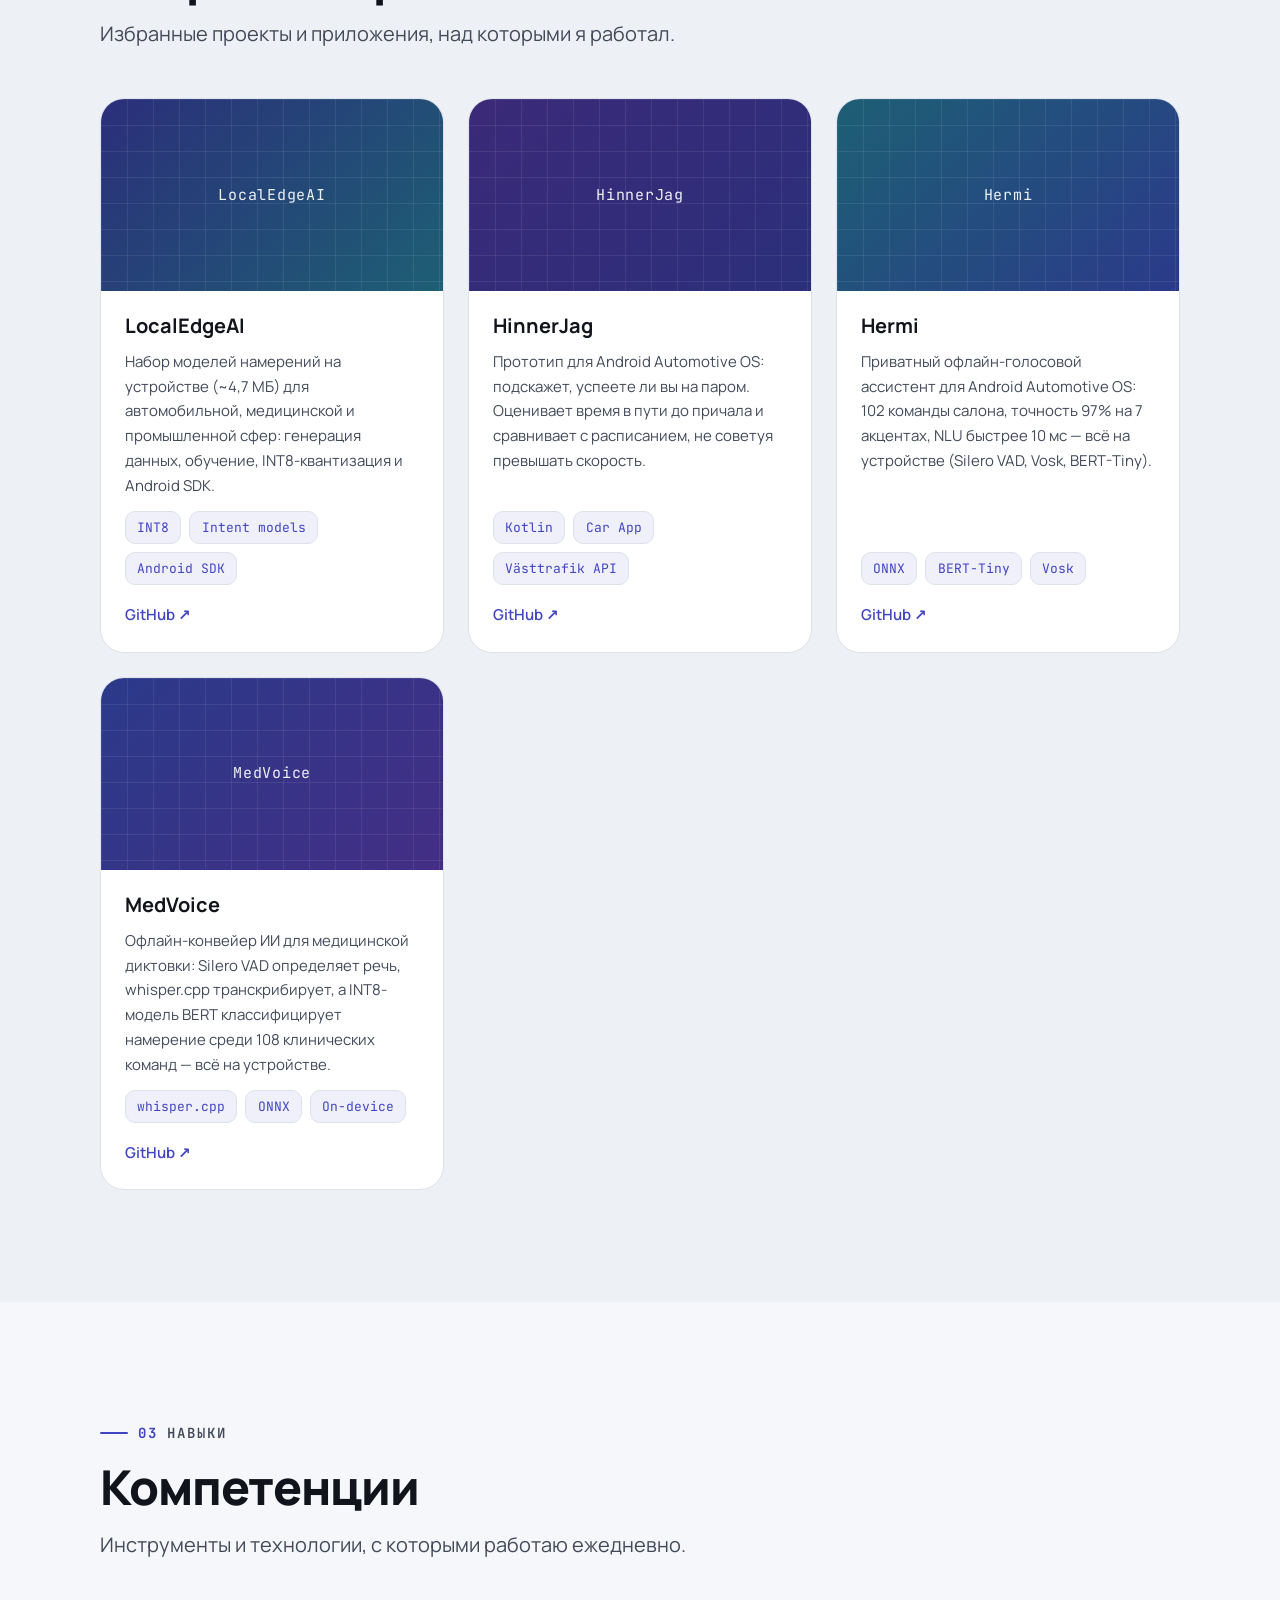
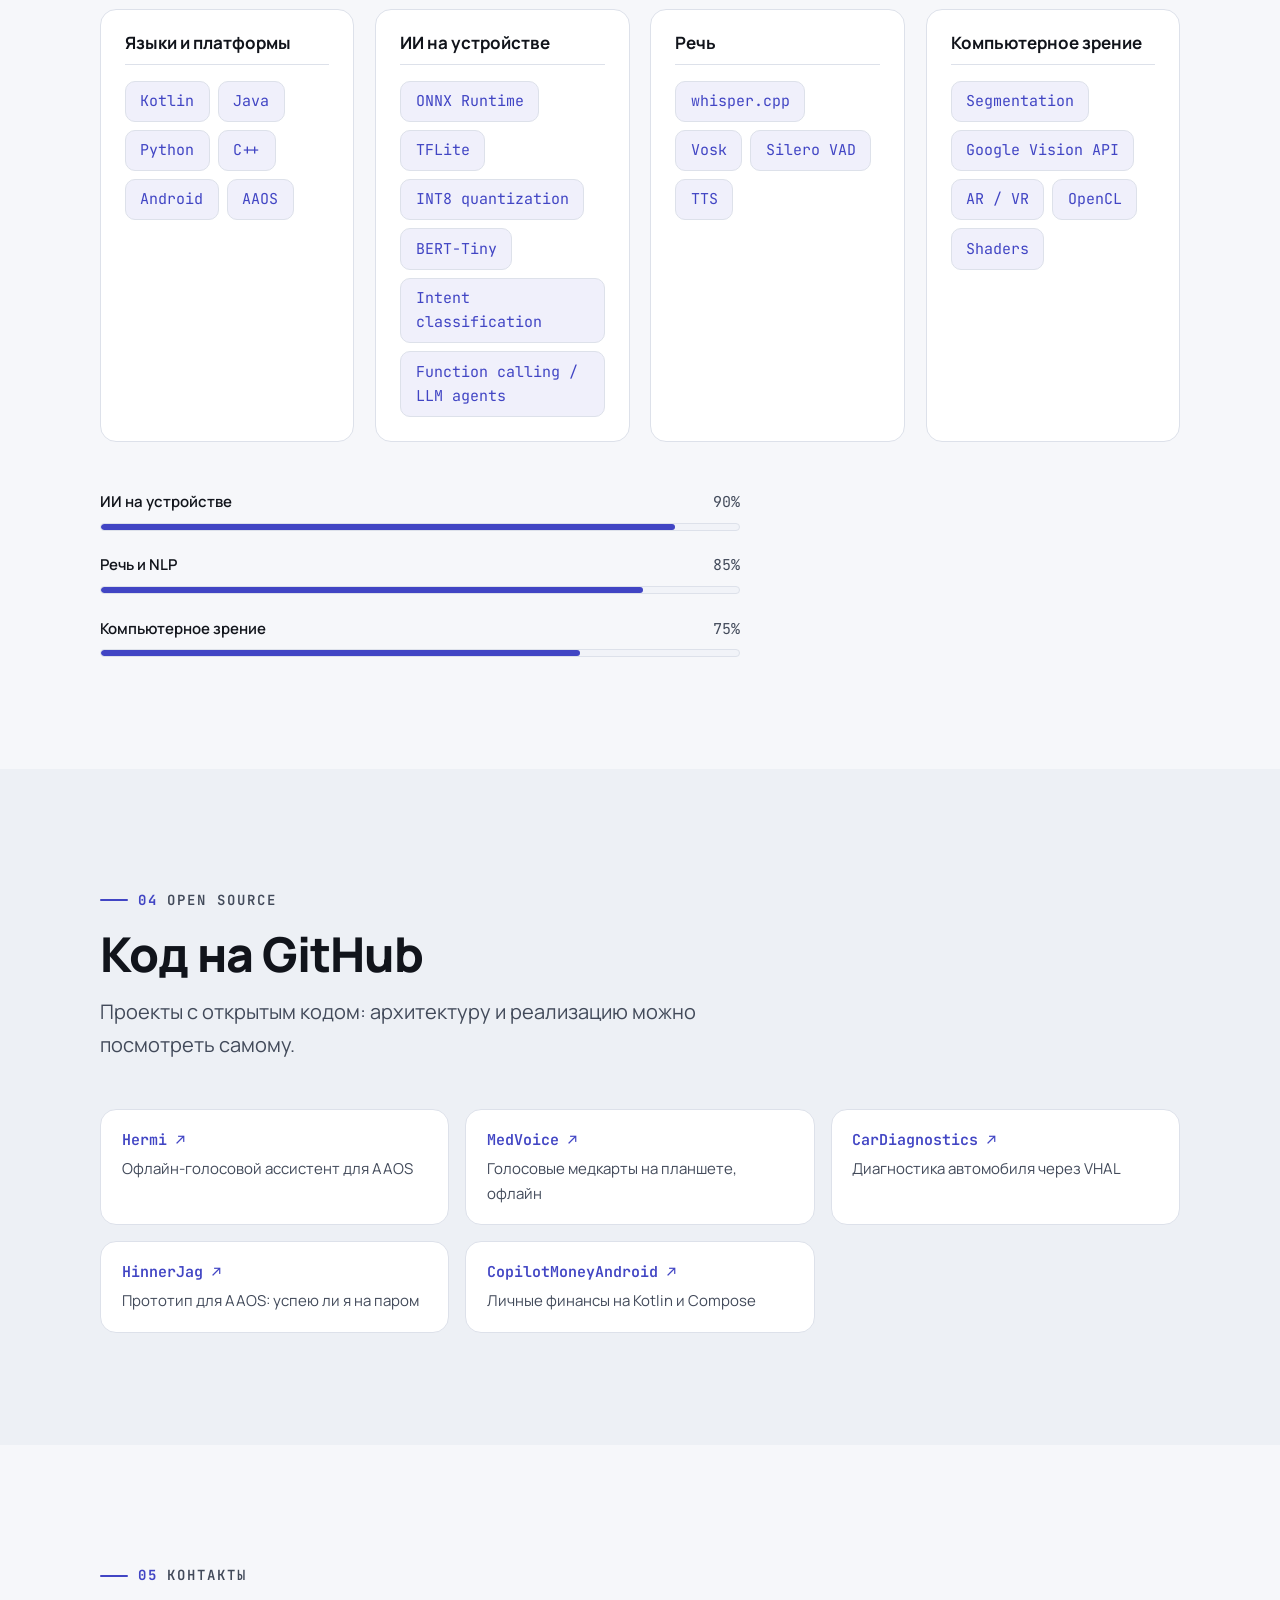
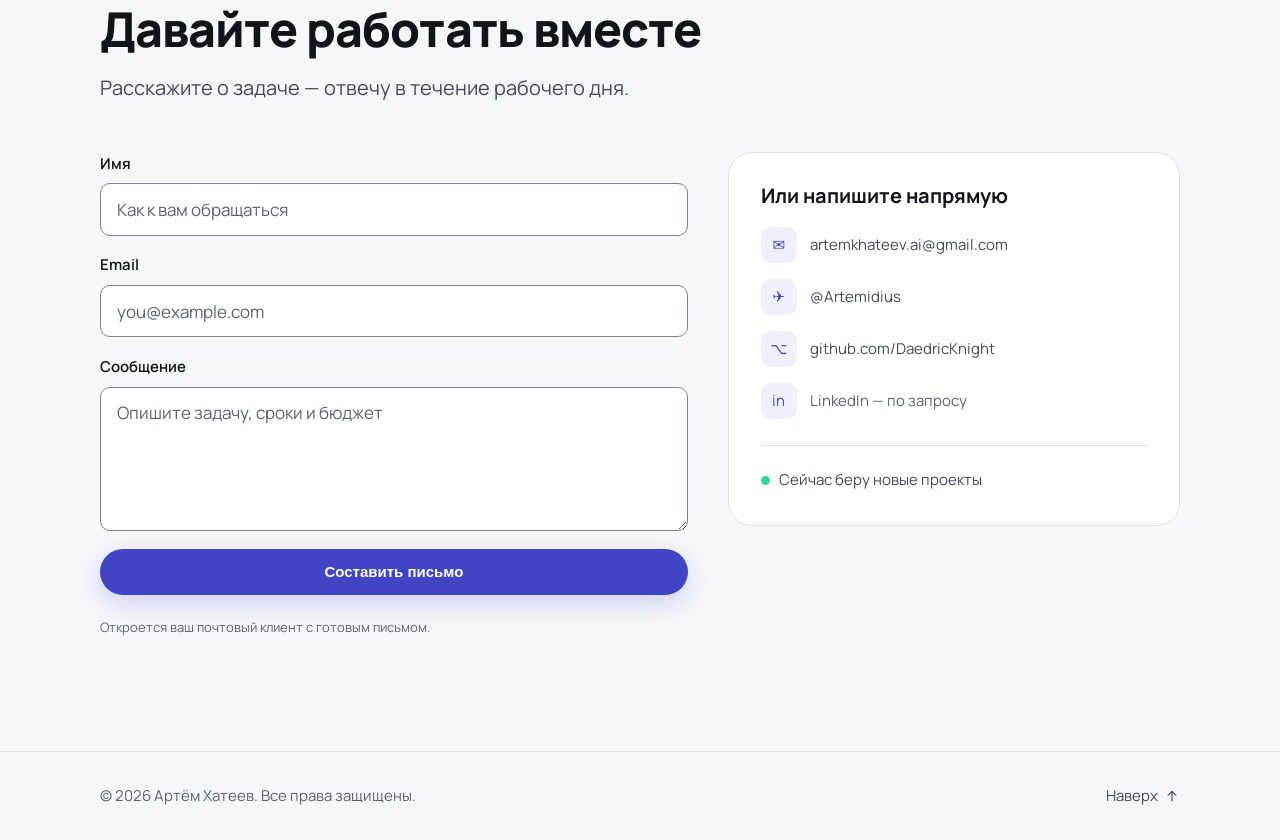
==== commit cfd0c335: "Add Notes section with two trilingual articles - notes.html index and two articles (Hermi, MedVoice)" ====
--- a/ai.html
+++ b/ai.html
@@ -14,7 +14,7 @@
   <link rel="stylesheet" href="https://fonts.googleapis.com/css2?family=Manrope:wght@400;500;600;700;800&family=JetBrains+Mono:wght@400;500;600&display=swap" />
 
   <!-- ?v= — сброс кеша браузера после обновлений; увеличивайте номер при изменениях -->
-  <link rel="stylesheet" href="assets/css/styles.css?v=19" />
+  <link rel="stylesheet" href="assets/css/styles.css?v=20" />
   <!-- Помечаем, что JS работает: только тогда элементы .reveal прячутся до анимации -->
   <script>document.documentElement.classList.add("js");</script>
 </head>
@@ -37,6 +37,7 @@
           <li><a href="web.html" data-i18n="nav.web">Сайты и приложения</a></li>
           <li><a href="android.html" data-i18n="nav.android">Android</a></li>
           <li><a href="ai.html" aria-current="page" data-i18n="nav.ai">AI/ML</a></li>
+          <li><a href="notes.html" data-i18n="nav.notes">Заметки</a></li>
           <li><a href="#contact" data-i18n="nav.contact">Контакты</a></li>
         </ul>
       </nav>
@@ -357,7 +358,7 @@
     </div>
   </footer>
 
-  <script src="assets/js/i18n.js?v=19"></script>
-  <script src="assets/js/script.js?v=19"></script>
+  <script src="assets/js/i18n.js?v=20"></script>
+  <script src="assets/js/script.js?v=20"></script>
 </body>
 </html>
--- a/assets/css/styles.css
+++ b/assets/css/styles.css
@@ -870,6 +870,81 @@
 .oss-name { font-family: var(--font-mono, monospace); font-weight: 600; color: var(--accent); font-size: var(--fs-sm); }
 .oss-desc { color: var(--fg-muted); font-size: var(--fs-sm); }
 
+/* --- Заметки: список и статьи --- */
+.notes-list { display: grid; gap: 1.25rem; max-width: 820px; }
+.note-card {
+  display: flex;
+  flex-direction: column;
+  gap: 0.6rem;
+  padding: 1.6rem 1.8rem;
+  background: var(--surface);
+  border: 1px solid var(--border);
+  border-radius: var(--radius-lg);
+  position: relative;
+  transition: border-color var(--t-fast), transform var(--t-fast);
+}
+.note-card:hover { border-color: var(--accent); transform: translateY(-3px); }
+.note-card-title { font-size: var(--fs-xl); font-weight: 700; line-height: 1.25; }
+.note-card-title a { color: inherit; text-decoration: none; }
+/* Вся карточка кликабельна через ссылку в заголовке */
+.note-card-title a::after { content: ""; position: absolute; inset: 0; border-radius: inherit; }
+.note-card-title a:focus-visible { outline: none; }
+.note-card:focus-within { outline: 2px solid var(--accent); outline-offset: 3px; }
+.note-card-excerpt { color: var(--fg-muted); font-size: var(--fs-sm); }
+.note-card-more { font-weight: 600; color: var(--accent); font-size: var(--fs-sm); text-decoration: none; }
+.note-meta {
+  display: flex;
+  flex-wrap: wrap;
+  gap: 0.5rem;
+  margin: 0;
+  color: var(--fg-muted);
+  font-family: var(--font-mono);
+  font-size: var(--fs-xs);
+  letter-spacing: 0.02em;
+}
+
+.page-hero-article .page-hero-inner { max-width: 820px; }
+.page-hero-article h1 { font-size: clamp(1.75rem, 4vw, 2.5rem); line-height: 1.2; }
+.article-body { padding-top: clamp(2rem, 4vw, 3rem); }
+.container-narrow { max-width: calc(760px + 40px); }
+
+.prose { font-size: var(--fs-base); line-height: 1.75; }
+.prose > * + * { margin-top: 1.1rem; }
+.prose h2 { font-size: var(--fs-xl); font-weight: 700; line-height: 1.3; margin-top: 2.4rem; }
+.prose ul { list-style: disc; padding-left: 1.3rem; display: grid; gap: 0.5rem; }
+.prose li::marker { color: var(--accent); }
+.prose[hidden] { display: none; }
+
+.video-slot { margin: 2.5rem 0 0; }
+.video-slot[hidden] { display: none; }
+.video-frame, .video-slot iframe, .video-slot video {
+  display: block;
+  width: 100%;
+  aspect-ratio: 16 / 9;
+  border: 1px solid var(--border);
+  border-radius: var(--radius);
+  background: var(--surface);
+}
+.video-slot figcaption { margin-top: 0.5rem; color: var(--fg-muted); font-size: var(--fs-sm); }
+
+.note-source {
+  margin-top: 2.5rem;
+  padding-top: 1.5rem;
+  border-top: 1px solid var(--border);
+  color: var(--fg-muted);
+  font-size: var(--fs-sm);
+}
+.note-source a { color: var(--accent); overflow-wrap: anywhere; }
+.note-cta {
+  margin-top: 2.5rem;
+  padding: 2rem;
+  background: var(--surface);
+  border: 1px solid var(--border);
+  border-radius: var(--radius-lg);
+}
+.note-cta h2 { font-size: var(--fs-xl); font-weight: 700; }
+.note-cta p { margin: 0.5rem 0 1.25rem; color: var(--fg-muted); }
+
 /* --- Опыт / Timeline --- */
 .timeline { position: relative; display: grid; gap: 1.5rem; margin: 0 0 0 10px; padding: 0; list-style: none; } /* маркеры — точки, не номера */
 .timeline::before {
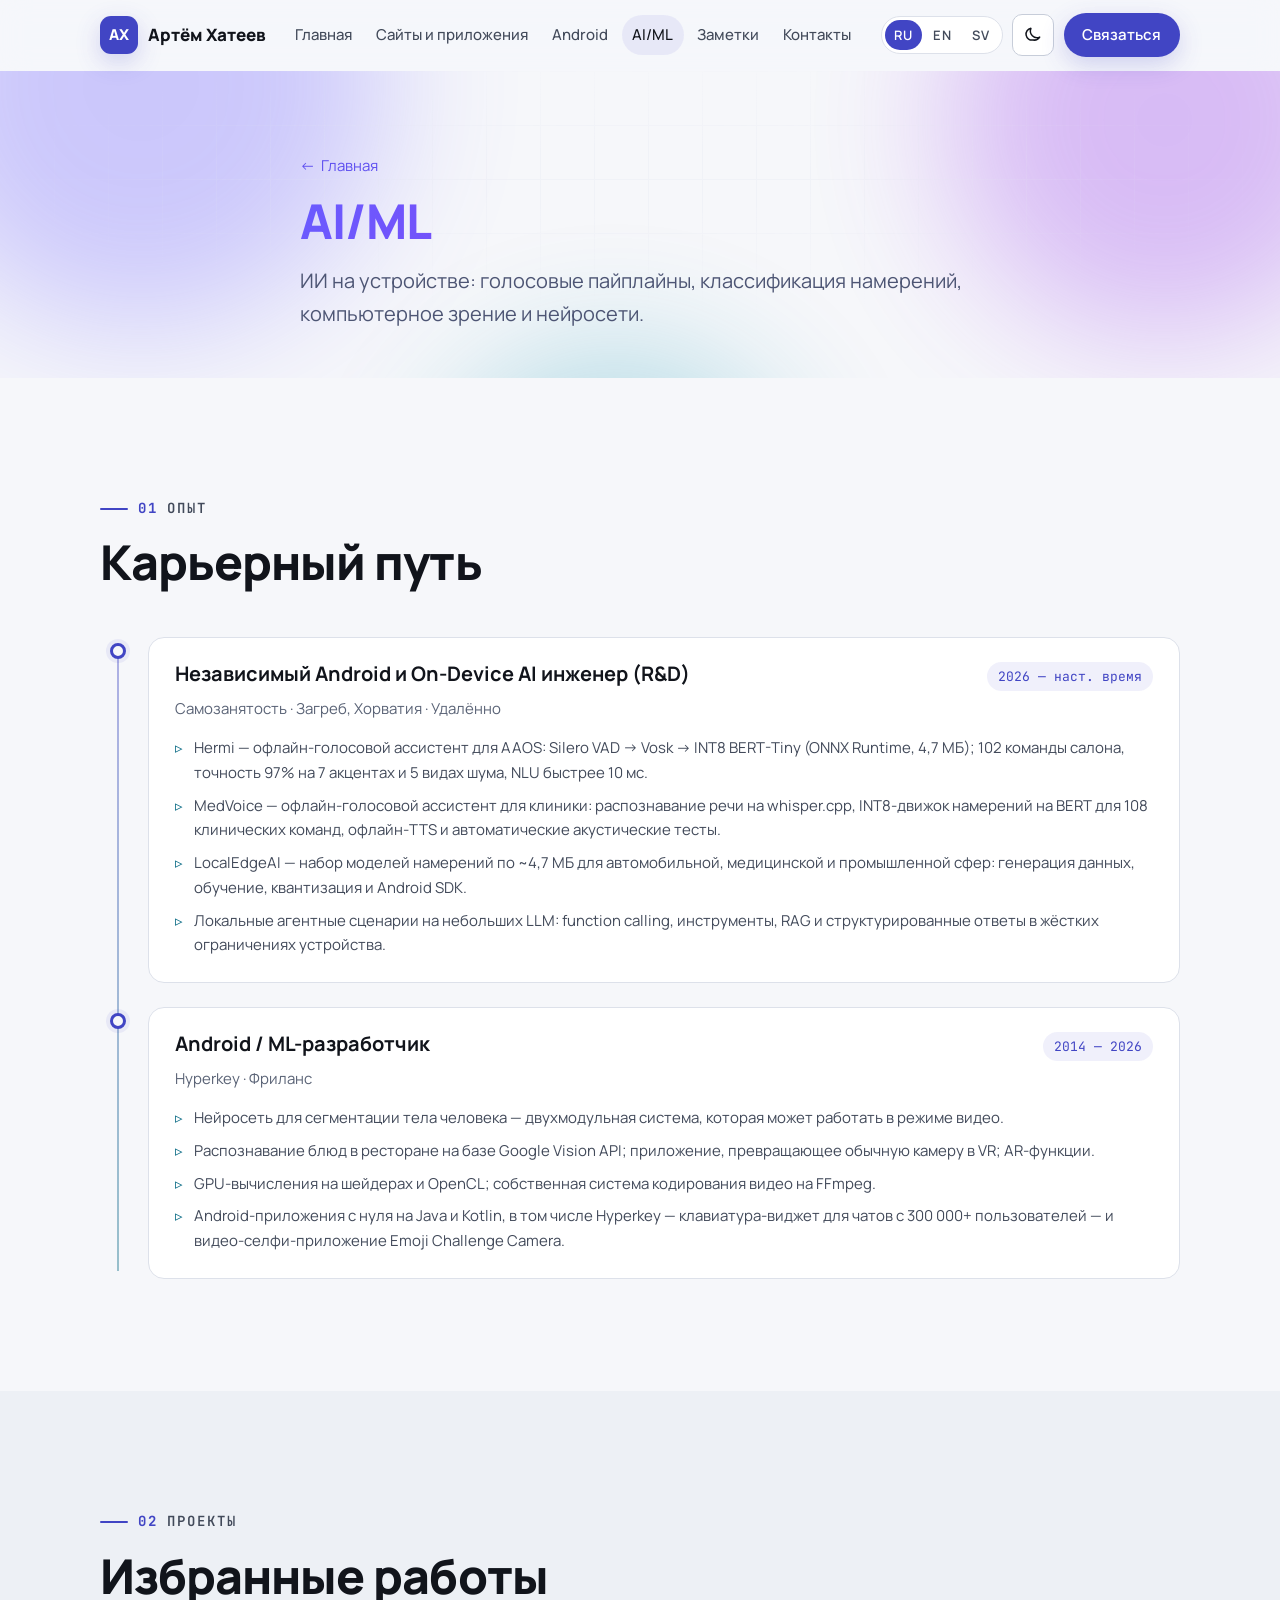
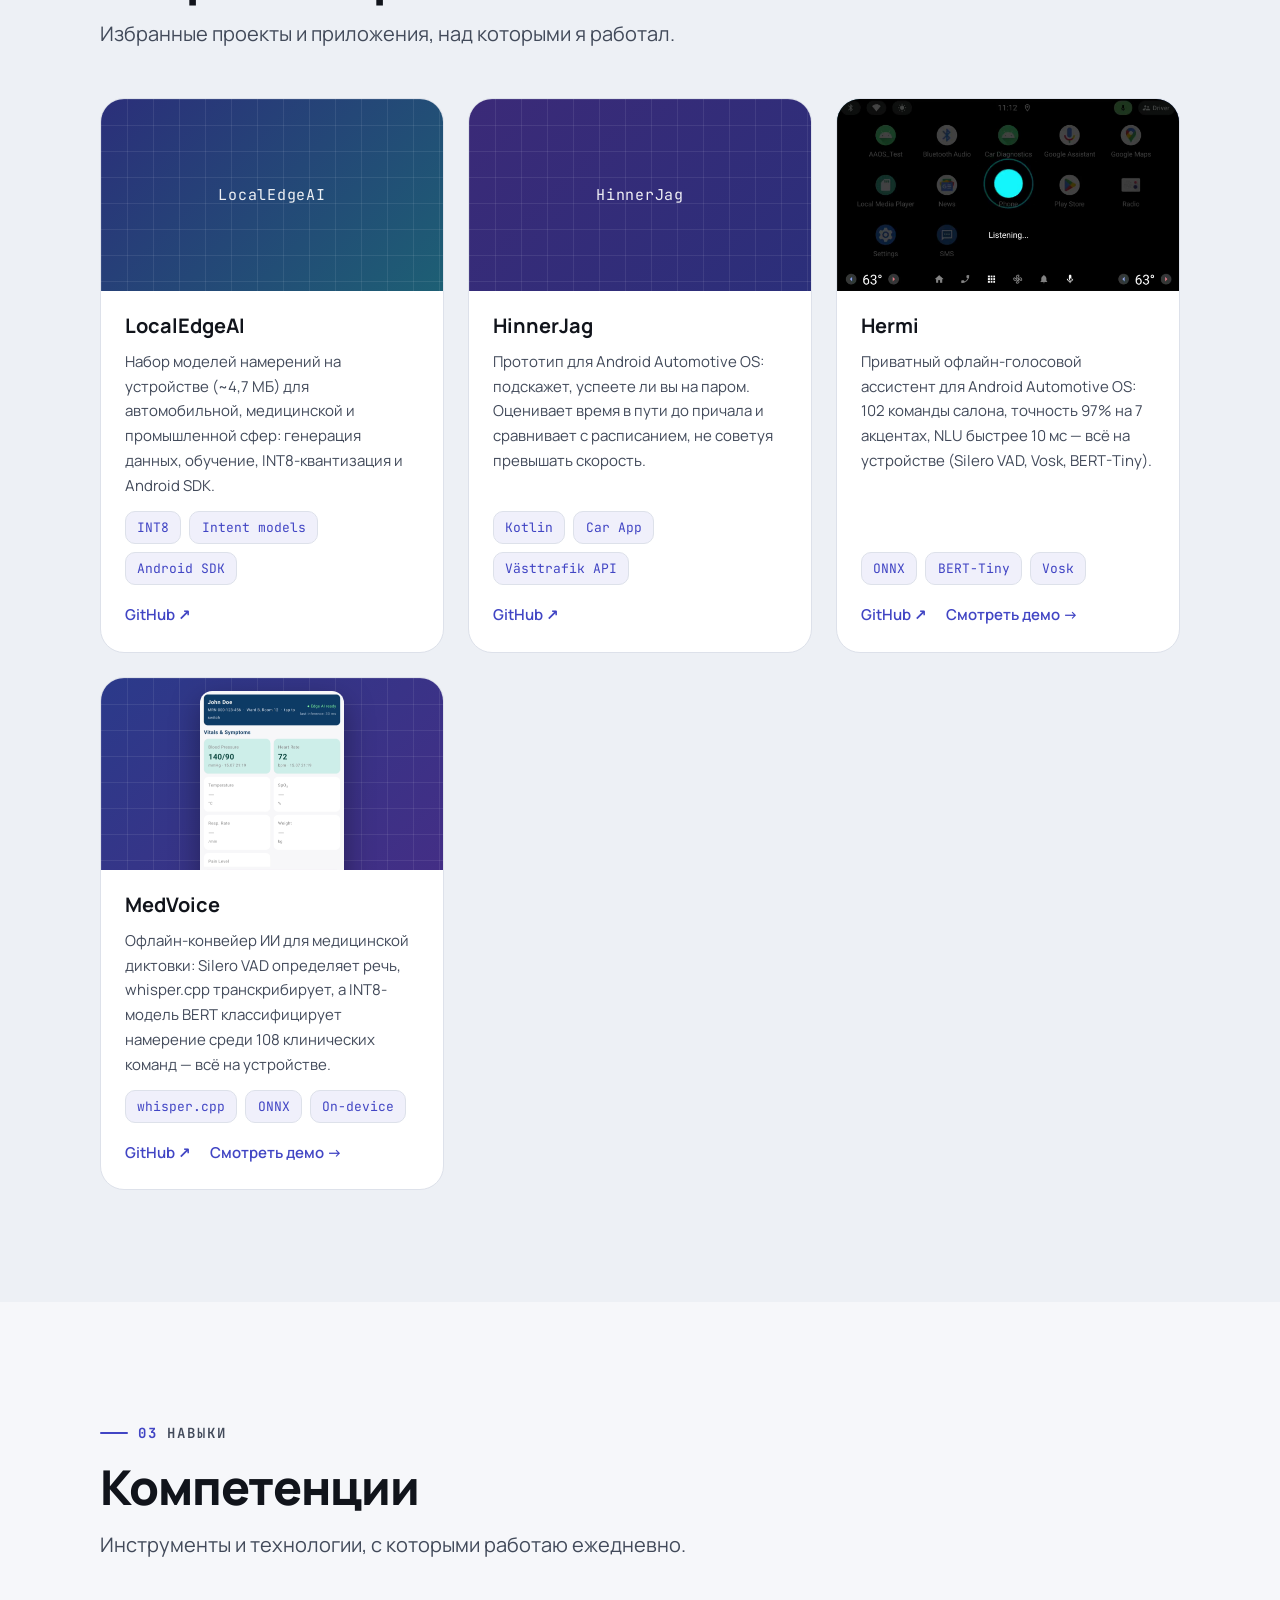
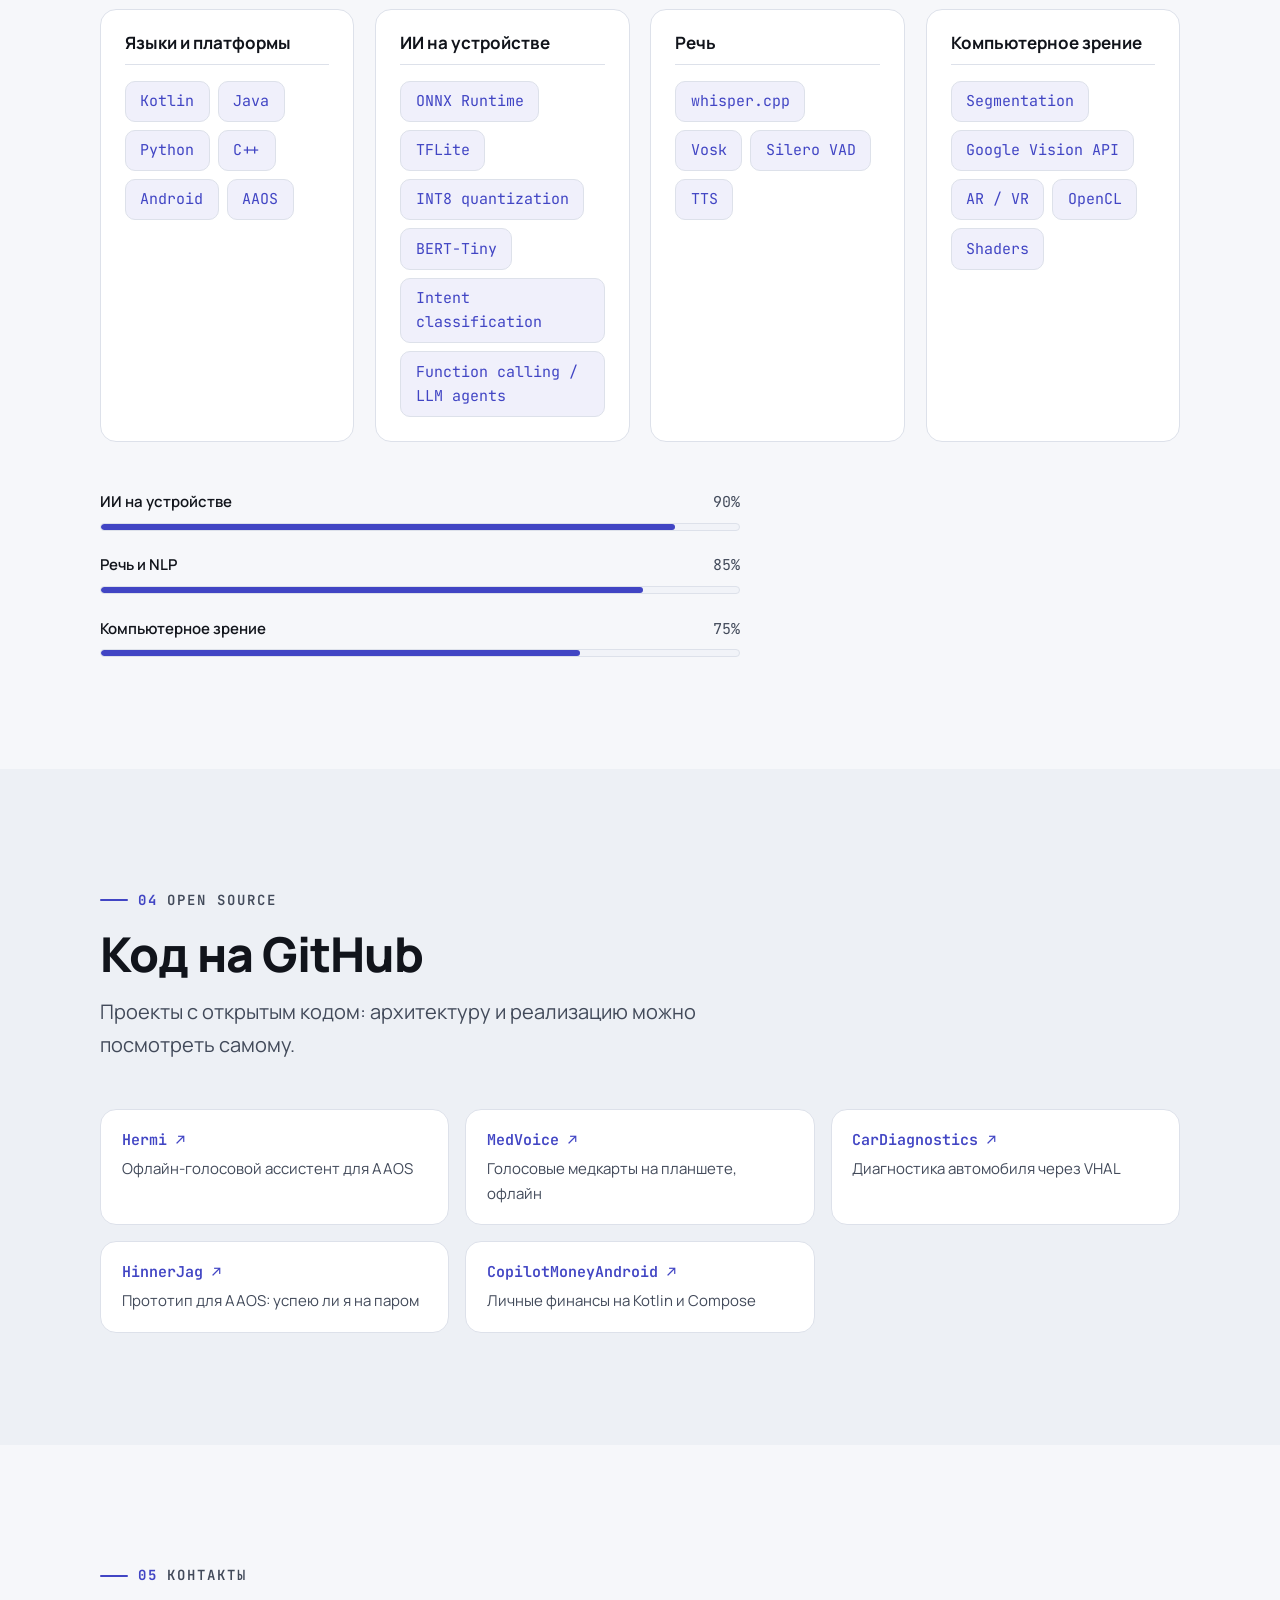
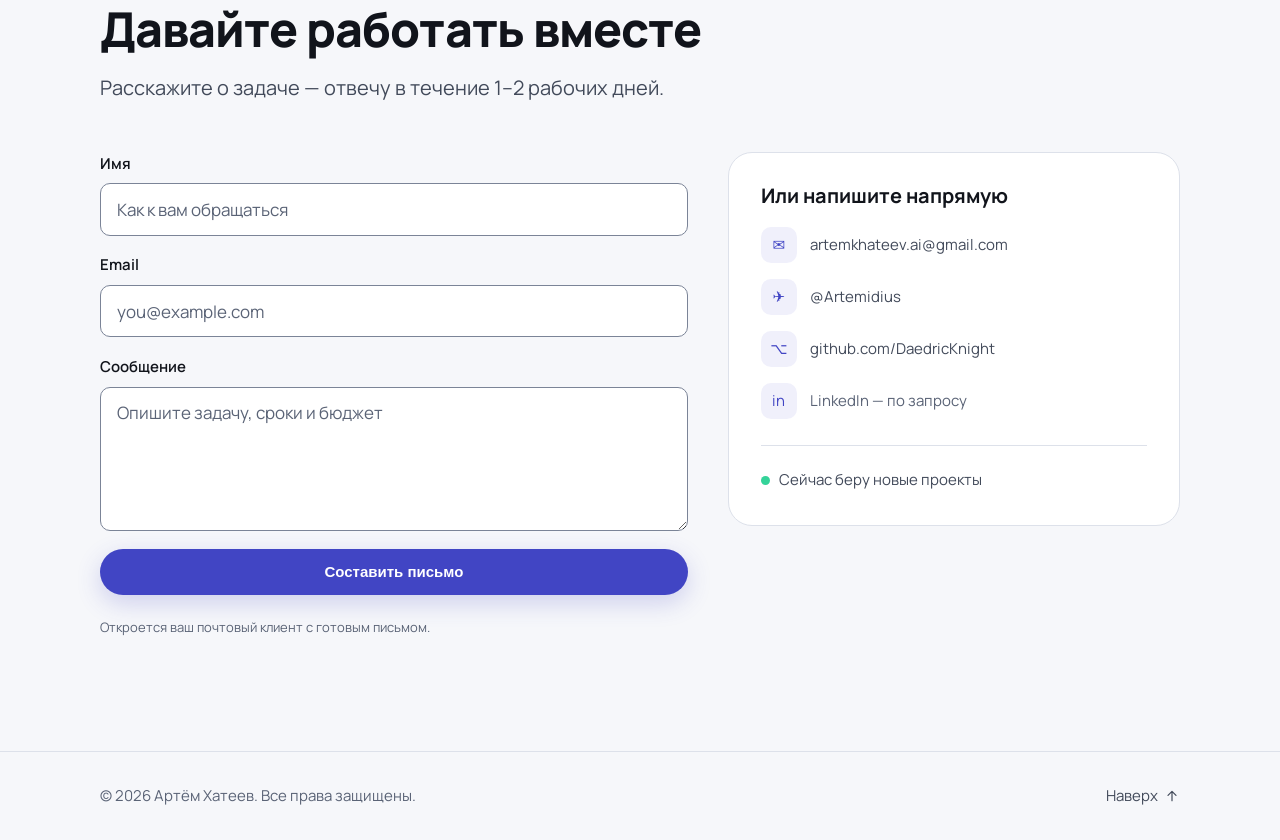
==== commit d815b792: "Add Hermi and MedVoice demo media; localise menu label; final response time - assets/media: hermi-de" ====
--- a/ai.html
+++ b/ai.html
@@ -14,7 +14,7 @@
   <link rel="stylesheet" href="https://fonts.googleapis.com/css2?family=Manrope:wght@400;500;600;700;800&family=JetBrains+Mono:wght@400;500;600&display=swap" />
 
   <!-- ?v= — сброс кеша браузера после обновлений; увеличивайте номер при изменениях -->
-  <link rel="stylesheet" href="assets/css/styles.css?v=20" />
+  <link rel="stylesheet" href="assets/css/styles.css?v=22" />
   <!-- Помечаем, что JS работает: только тогда элементы .reveal прячутся до анимации -->
   <script>document.documentElement.classList.add("js");</script>
 </head>
@@ -66,7 +66,7 @@
         <a class="btn btn-primary btn-sm cta-header" href="#contact" data-i18n="nav.cta">Связаться</a>
 
         <button class="icon-btn menu-toggle" id="menu-toggle" type="button"
-                data-i18n-aria="aria.menu" aria-label="Меню" aria-expanded="false" aria-controls="nav-list">
+                data-i18n-aria="aria.menu.open" aria-label="Открыть меню" aria-expanded="false" aria-controls="nav-list">
           <span class="menu-bar"></span>
           <span class="menu-bar"></span>
           <span class="menu-bar"></span>
@@ -197,26 +197,28 @@
 
           <!-- GitHub: Hermi -->
           <article class="project-card reveal">
-            <div class="project-thumb thumb-c" aria-hidden="true"><span class="project-thumb-label">Hermi</span></div>
+            <div class="project-thumb thumb-c project-thumb-cover" aria-hidden="true"><img src="assets/media/hermi-demo-poster.jpg" alt="" width="1272" height="720" loading="lazy" decoding="async"></div>
             <div class="project-body">
               <h3 class="project-title" data-i18n="ai.proj3.title">Hermi</h3>
               <p class="project-desc" data-i18n="ai.proj3.desc">Приватный офлайн-голосовой ассистент для Android Automotive OS: 102 команды салона, точность 97% на 7 акцентах, NLU быстрее 10 мс — всё на устройстве (Silero VAD, Vosk, BERT-Tiny).</p>
               <ul class="tag-chips" aria-label="Технологии"><li>ONNX</li><li>BERT-Tiny</li><li>Vosk</li></ul>
               <div class="project-links">
                 <a href="https://github.com/DaedricKnight/Hermi" target="_blank" rel="noopener" data-i18n="proj.github">GitHub ↗</a>
+                <a href="notes/hermi-offline-voice-assistant.html#demo" data-i18n="media.demo">Смотреть демо →</a>
               </div>
             </div>
           </article>
 
           <!-- GitHub: MedVoice (AI/ML-ракурс) -->
           <article class="project-card reveal">
-            <div class="project-thumb thumb-d" aria-hidden="true"><span class="project-thumb-label">MedVoice</span></div>
+            <div class="project-thumb thumb-d project-thumb-device" aria-hidden="true"><img src="assets/media/medvoice-screenshot.png" alt="" width="574" height="1180" loading="lazy" decoding="async"></div>
             <div class="project-body">
               <h3 class="project-title" data-i18n="ai.proj4.title">MedVoice</h3>
               <p class="project-desc" data-i18n="ai.proj4.desc">Офлайн-конвейер ИИ для медицинской диктовки: Silero VAD определяет речь, whisper.cpp транскрибирует, а INT8-модель BERT классифицирует намерение среди 108 клинических команд — всё на устройстве.</p>
               <ul class="tag-chips" aria-label="Технологии"><li>whisper.cpp</li><li>ONNX</li><li>On-device</li></ul>
               <div class="project-links">
                 <a href="https://github.com/DaedricKnight/MedVoice" target="_blank" rel="noopener" data-i18n="proj.github">GitHub ↗</a>
+                <a href="notes/medvoice-offline-clinical-dictation.html#demo" data-i18n="media.demo">Смотреть демо →</a>
               </div>
             </div>
           </article>
@@ -300,8 +302,7 @@
         <header class="section-head reveal">
           <span class="section-kicker"><span class="kicker-num">05</span><span data-i18n="pg.k.contact">Контакты</span></span>
           <h2 class="section-title" data-i18n="contact.title">Давайте работать вместе</h2>
-          <!-- ЗАМЕНИТЕ: «отвечу в течение рабочего дня» — подтвердите срок ответа (ключ contact.desc). -->
-          <p class="section-desc" data-i18n="contact.desc">Расскажите о задаче — отвечу в течение рабочего дня.</p>
+          <p class="section-desc" data-i18n="contact.desc">Расскажите о задаче — отвечу в течение 1–2 рабочих дней.</p>
         </header>
 
         <div class="contact-grid">
@@ -340,6 +341,8 @@
               <span class="status-dot" aria-hidden="true"></span>
               <span data-i18n="contact.available">Сейчас беру новые проекты</span>
             </div>
+            <!-- Появляется, только если в assets/js/script.js задан BOOKING_URL -->
+            <a class="btn btn-secondary btn-block contact-booking" href="#" target="_blank" rel="noopener" data-booking hidden data-i18n="cta.book">Записаться на звонок</a>
           </aside>
         </div>
       </div>
@@ -358,7 +361,7 @@
     </div>
   </footer>
 
-  <script src="assets/js/i18n.js?v=20"></script>
-  <script src="assets/js/script.js?v=20"></script>
+  <script src="assets/js/i18n.js?v=22"></script>
+  <script src="assets/js/script.js?v=22"></script>
 </body>
 </html>
--- a/assets/css/styles.css
+++ b/assets/css/styles.css
@@ -197,6 +197,15 @@
   box-shadow: var(--shadow-accent);
 }
 .btn-primary:hover { background: var(--accent-solid-hover); box-shadow: 0 10px 28px var(--accent-glow); }
+/* Вторичная кнопка (запись на звонок): контур акцентного цвета */
+.btn-secondary {
+  background: transparent;
+  color: var(--fg);
+  border: 1.5px solid var(--accent);
+}
+.btn-secondary:hover { background: var(--accent-soft); }
+/* hidden должен побеждать display:inline-flex у .btn (кнопка записи без BOOKING_URL) */
+.btn[hidden] { display: none; }
 
 
 /* --- Иконочные кнопки --- */
@@ -915,17 +924,44 @@
 .prose li::marker { color: var(--accent); }
 .prose[hidden] { display: none; }
 
-.video-slot { margin: 2.5rem 0 0; }
-.video-slot[hidden] { display: none; }
-.video-frame, .video-slot iframe, .video-slot video {
+/* Демо-медиа в статьях: горизонтальное видео во всю ширину текста,
+   вертикальные кадры (телефон) — не шире 300–360px */
+.media-block { margin: 0 0 2.5rem; }
+.media-video, .media-img {
   display: block;
   width: 100%;
-  aspect-ratio: 16 / 9;
+  height: auto;
   border: 1px solid var(--border);
   border-radius: var(--radius);
-  background: var(--surface);
-}
-.video-slot figcaption { margin-top: 0.5rem; color: var(--fg-muted); font-size: var(--fs-sm); }
+  background: #000;
+}
+.media-img { background: var(--surface); }
+.media-landscape .media-video { aspect-ratio: 1272 / 720; }
+.media-portrait .media-video { aspect-ratio: 574 / 1280; }
+.media-block figcaption { margin-top: 0.6rem; color: var(--fg-muted); font-size: var(--fs-sm); }
+.media-pair {
+  display: grid;
+  grid-template-columns: repeat(2, minmax(0, 300px));
+  justify-content: center;
+  align-items: start;
+  gap: 1.5rem;
+  margin-bottom: 2.5rem;
+}
+.media-pair .media-block { margin: 0; }
+
+/* Превью проектов из реальных кадров */
+.project-thumb-cover img { position: absolute; inset: 0; width: 100%; height: 100%; object-fit: cover; }
+.project-thumb-cover::after { display: none; }
+.project-thumb-device { overflow: hidden; align-items: end; }
+.project-thumb-device img {
+  position: relative;
+  z-index: 1;
+  width: 42%;
+  height: auto;
+  margin-bottom: -38%;
+  border-radius: 12px 12px 0 0;
+  box-shadow: 0 10px 30px rgba(0, 0, 0, 0.35);
+}
 
 .note-source {
   margin-top: 2.5rem;
@@ -944,6 +980,9 @@
 }
 .note-cta h2 { font-size: var(--fs-xl); font-weight: 700; }
 .note-cta p { margin: 0.5rem 0 1.25rem; color: var(--fg-muted); }
+
+.note-cta-actions { display: flex; flex-wrap: wrap; gap: 0.75rem; }
+.contact-booking { margin-top: 1.25rem; }
 
 /* --- Опыт / Timeline --- */
 .timeline { position: relative; display: grid; gap: 1.5rem; margin: 0 0 0 10px; padding: 0; list-style: none; } /* маркеры — точки, не номера */
@@ -1325,6 +1364,7 @@
 
 @media (max-width: 720px) {
   .services-grid, .services-grid-3, .services-extra, .steps { grid-template-columns: 1fr; }
+  .media-pair { grid-template-columns: minmax(0, 360px); }
   .cta-header { display: none; }
 }
 
